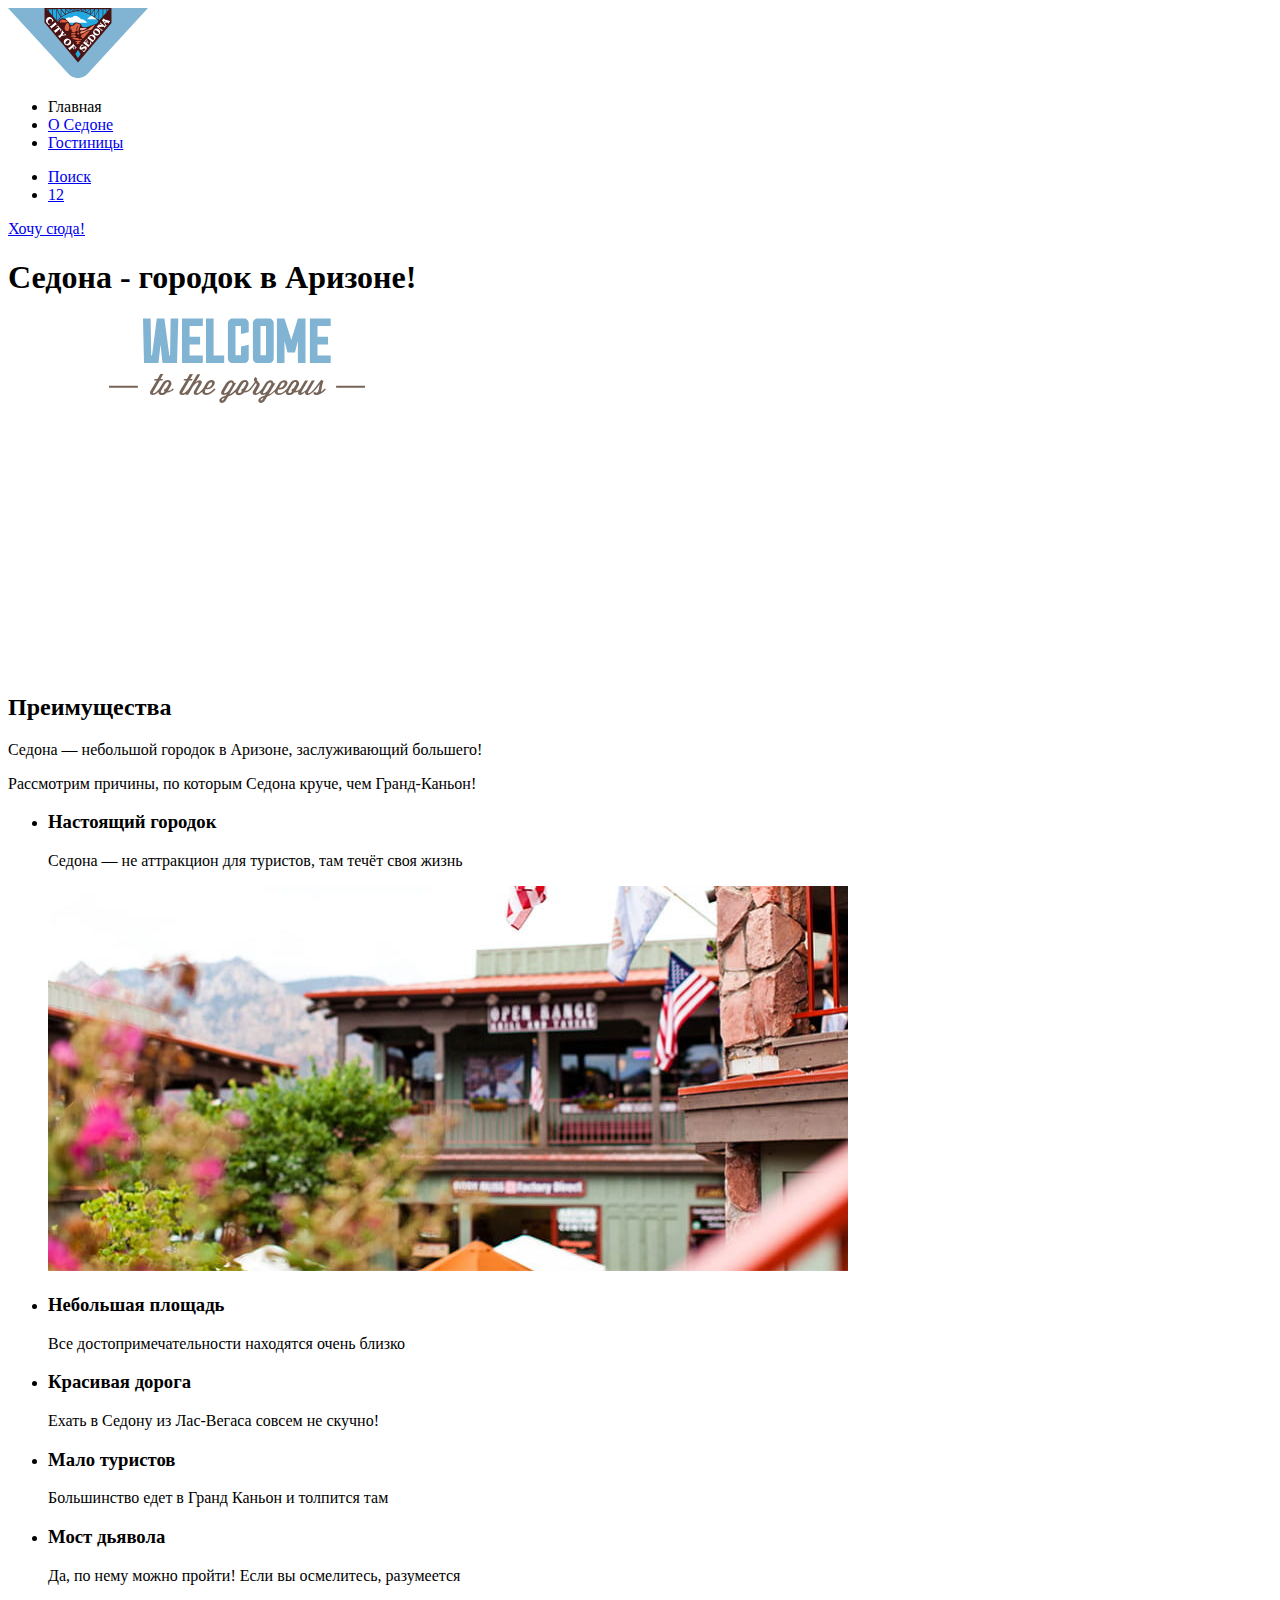
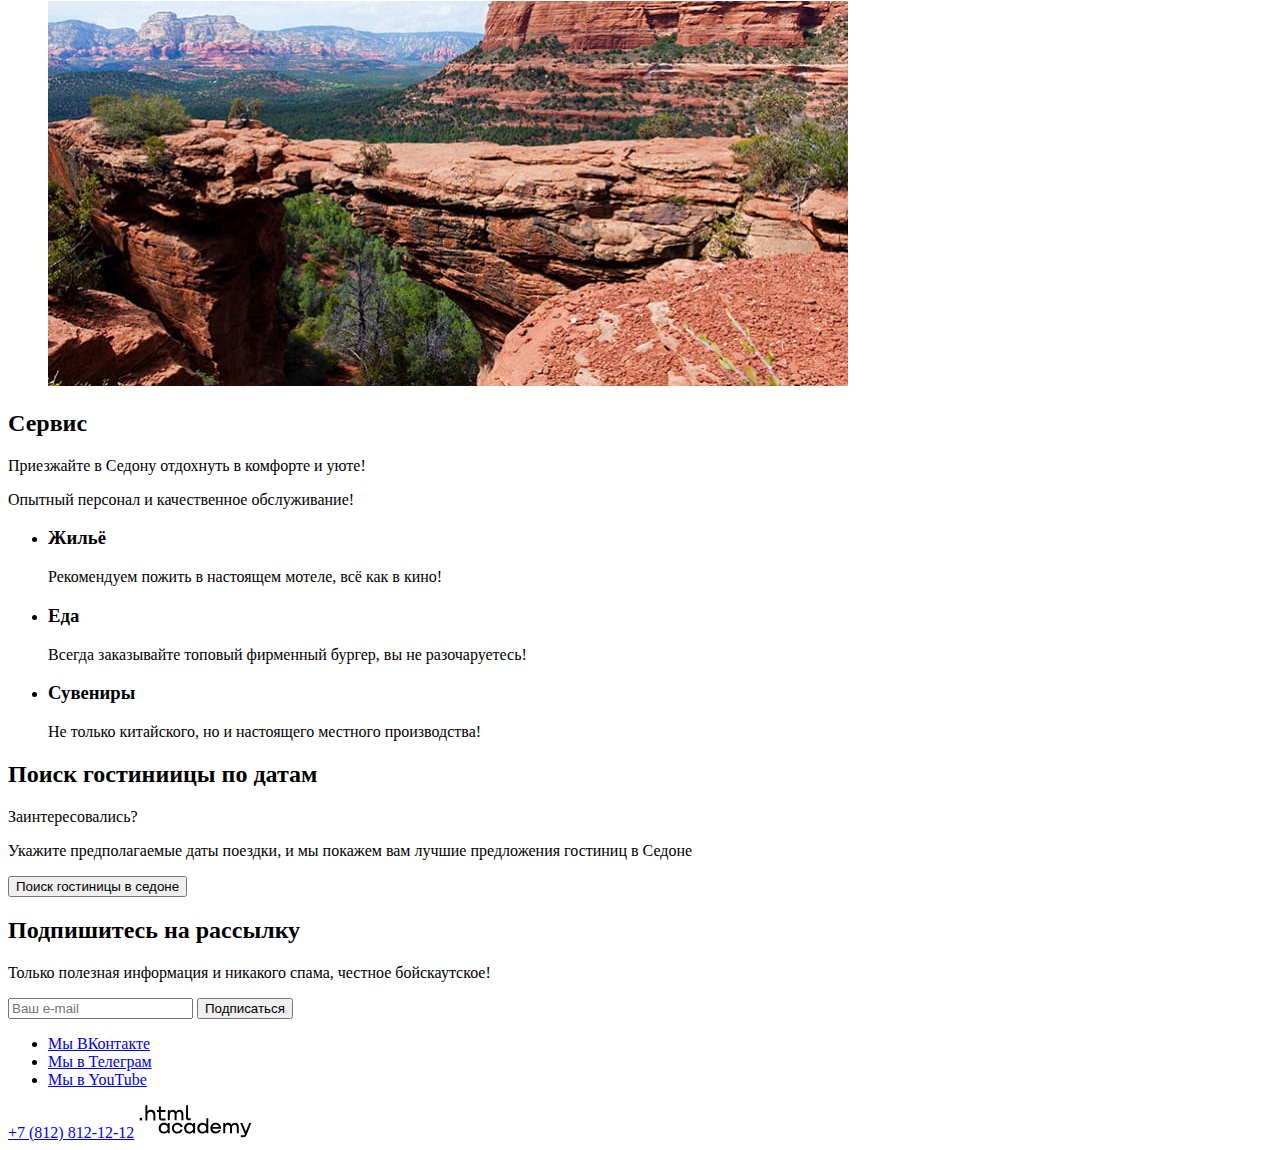
==== index.html @ 361b130b "Добавлена графика и правки в разметке" ====
<!DOCTYPE html>
<html lang="ru">

  <head>
    <meta charset="UTF-8">
    <meta name="viewport" content="width=device-width, initial-scale=1.0">
    <link rel="icon" href="images/favicon.svg" sizes="any" type="image/svg+xml">
    <title>Седона - Главная</title>
  </head>

  <body>
    <header class="main-header" data-test="header">
      <nav class="header-nav">
        <a class="logo" aria-current="page">
          <img src="images/logo-sedona.svg" width="140" height="70" alt="Логотип Седона">
        </a>
        <ul class="header-links">
          <li class="header-links-item">
            <a class="active" aria-current="page">Главная</a>
          </li>
          <li class="header-links-item">
            <a href="#">О Седоне</a>
          </li>
          <li class="header-links-item">
            <a href="catalog.html">Гостиницы</a>
          </li>
        </ul>
        <ul class="header-icons">
          <li><a class="header-search-link" href="#">
              <span class="visually-hidden">Поиск</span>
            </a></li>
          <li><a class="header-favorites-link" href="#">
              <output class="visually-hidden" id="favorites-value" aria-label="Гостиниц в избранном">12</output>
              <!-- favorites::after content:"12"-->
            </a></li>
        </ul>
        <a href="#" class="btn header-btn">Хочу сюда!</a>
      </nav>
    </header>

    <main data-test="main">
      <section class="hero" data-test="hero">
        <h1 class="visually-hidden">Седона - городок в Аризоне!</h1>
        <img src="images/welcome.svg" width="458" height="352" alt="Welcome to the gorgeous Sedona, because the Grand Canyon sucks!">
      </section>
      <section class="advantages" data-test="advantages">
        <h2 class="visually-hidden">Преимущества</h2>
        <p class="lead">Седона — небольшой городок в Аризоне, заслуживающий большего!</p>
        <p>Рассмотрим причины, по которым Седона круче, чем Гранд-Каньон!</p>
        <ul class="advantages-list">
          <li class="advantages-item item-wide">
            <h3>Настоящий городок</h3>
            <p>Седона — не аттракцион для туристов, там течёт своя жизнь</p>
            <img src="images/advantages-top.jpg" width="800" height="385" alt="Ресторан Open Range Grill & Tavern">
          </li>
          <li class="advantages-item">
            <h3>Небольшая площадь</h3>
            <p>Все достопримечательности находятся очень близко</p>
          </li>
          <li class="advantages-item">
            <h3>Красивая дорога</h3>
            <p>Ехать в Седону из Лас-Вегаса совсем не скучно!</p>
          </li>
          <li class="advantages-item">
            <h3>Мало туристов</h3>
            <p>Большинство едет в Гранд Каньон и толпится там</p>
          </li>
          <li class="advantages-item item-wide">
            <h3>Мост дьявола</h3>
            <p>Да, по нему можно пройти! Если вы осмелитесь, разумеется</p>
            <img src="images/advantages-bottom.jpg" width="800" height="385" alt="Мост дьявола - мост, созданный самой природой">
          </li>
        </ul>
      </section>
      <section class="service">
        <h2 class="visually-hidden">Сервис</h2>
        <p class="lead">Приезжайте в Седону отдохнуть в комфорте и уюте!</p>
        <p>Опытный персонал и качественное обслуживание!</p>
        <ul class="service-list">
          <li class="service-item">
            <h3>Жильё</h3>
            <p>Рекомендуем пожить в настоящем мотеле, всё как в кино!</p>
          </li>
          <li class="service-item">
            <h3>Еда</h3>
            <p>Всегда заказывайте топовый фирменный бургер, вы не разочаруетесь!</p>
          </li>
          <li class="service-item">
            <h3>Сувениры</h3>
            <p>Не только китайского, но и настоящего местного производства!</p>
          </li>
        </ul>
      </section>
      <section class="search-section" data-test="search">
        <h2 class="visually-hidden">Поиск гостиниицы по датам</h2>
        <p class="lead">Заинтересовались?</p>
        <p>Укажите предполагаемые даты поездки, и мы покажем вам лучшие предложения гостиниц в
          Седоне</p>
        <button type="button" class="btn search-section-btn">Поиск гостиницы в седоне</button>
      </section>
      <section class="subscribe" data-test="subscribe">
        <h2 class="subscribe-title">Подпишитесь на рассылку</h2>
        <p class="subscribe-text">Только полезная информация и никакого спама, честное бойскаутское!</p>
        <form class="subscribe-form" action="https://echo.htmlacademy.ru/" method="post">
          <input class="subscribe-input" type="email" name="email" placeholder="Ваш e-mail" required>
          <button type="submit">Подписаться</button>
        </form>
      </section>
    </main>

    <footer class="main-footer" data-test="footer">
      <ul class="socials">
        <li class="socials-item">
          <a href="https://vk.com/htmlacademy">
            <span class="visually-hidden">Мы ВКонтакте</span>
          </a>
        </li>
        <li class="socials-item">
          <a href="https://t.me/htmlacademy">
            <span class="visually-hidden">Мы в Телеграм</span>
          </a>
        </li>
        <li class="socials-item">
          <a href="https://www.youtube.com/user/htmlacademyru">
            <span class="visually-hidden">Мы в YouTube</span>
          </a>
        </li>
      </ul>
      <a href="tel:+78128121212" class="footer-phone">+7 (812) 812-12-12</a>
      <a href="https://htmlacademy.ru/intensive/htmlcss" class="logo-htmlacademy">
        <img src="images/html-academy.svg" width="115" height="33" alt="Логотип HTML-Academy">
      </a>
    </footer>
  </body>
</html>
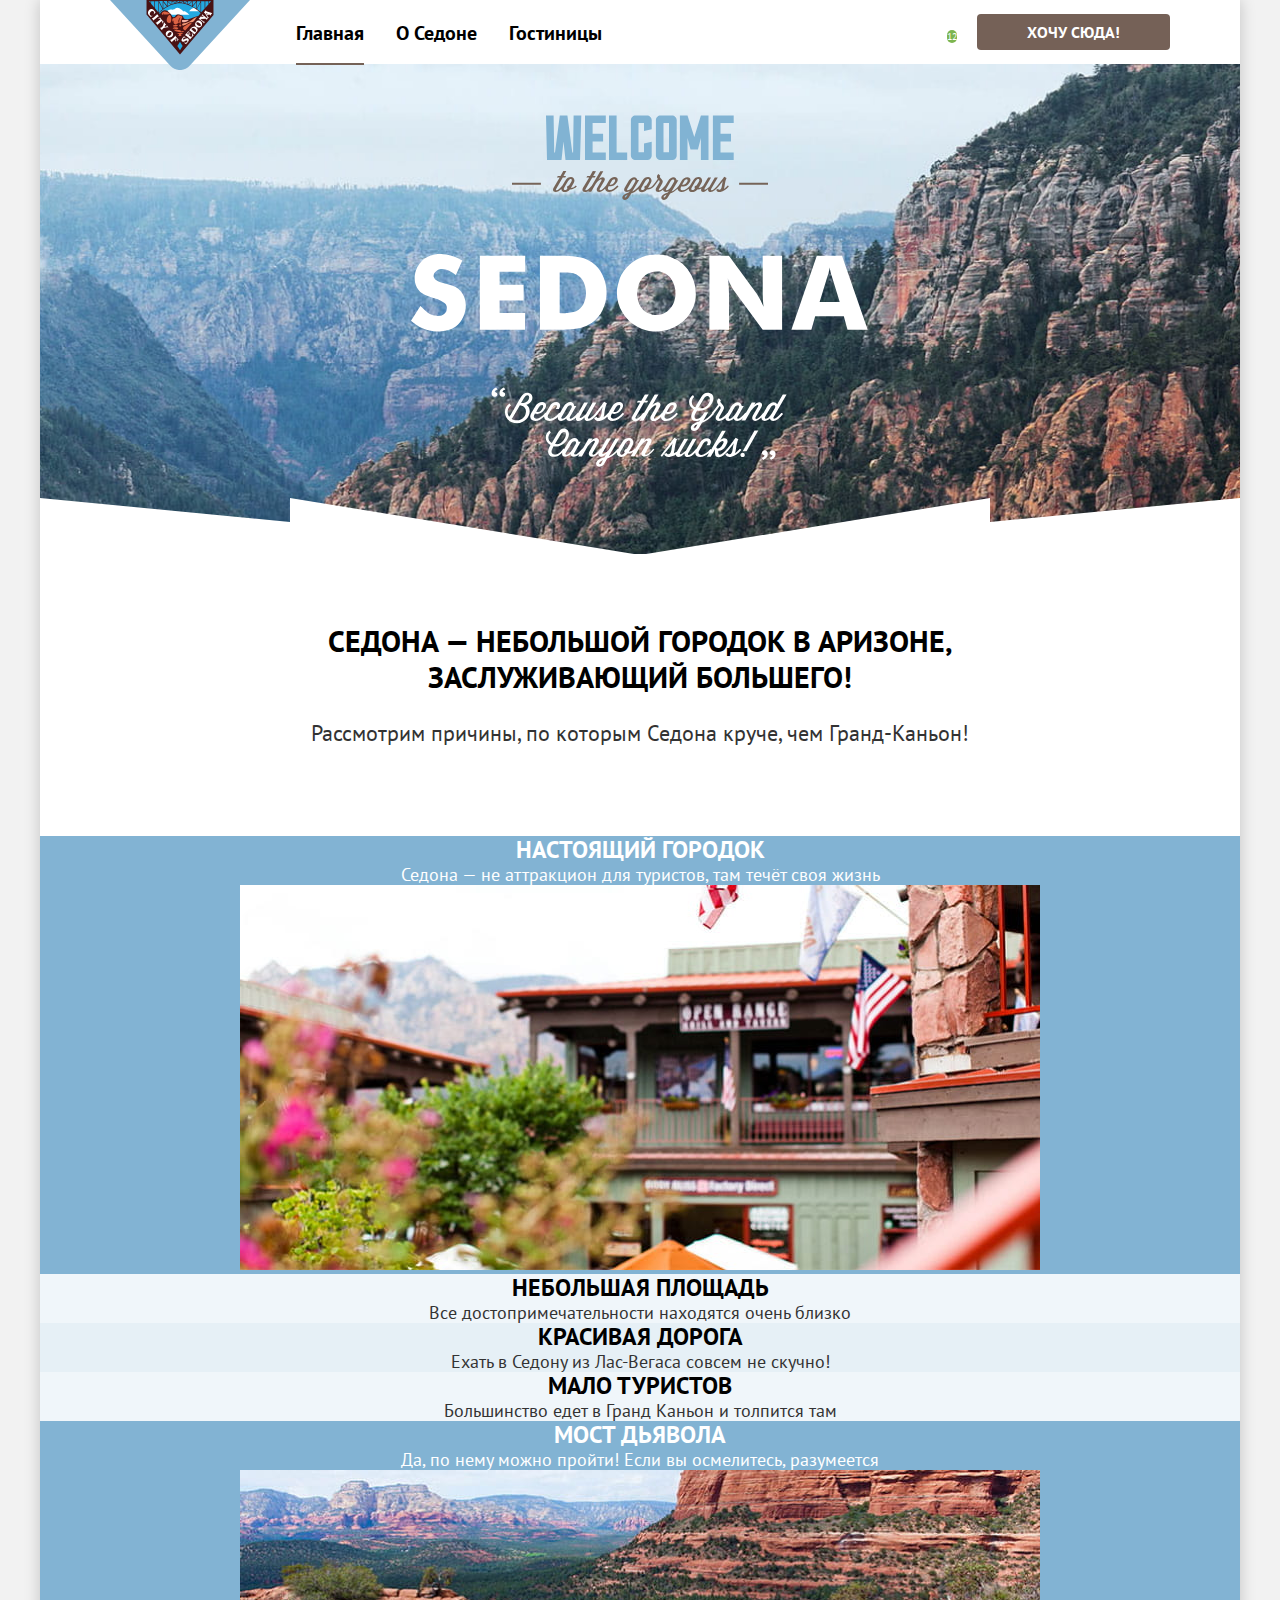
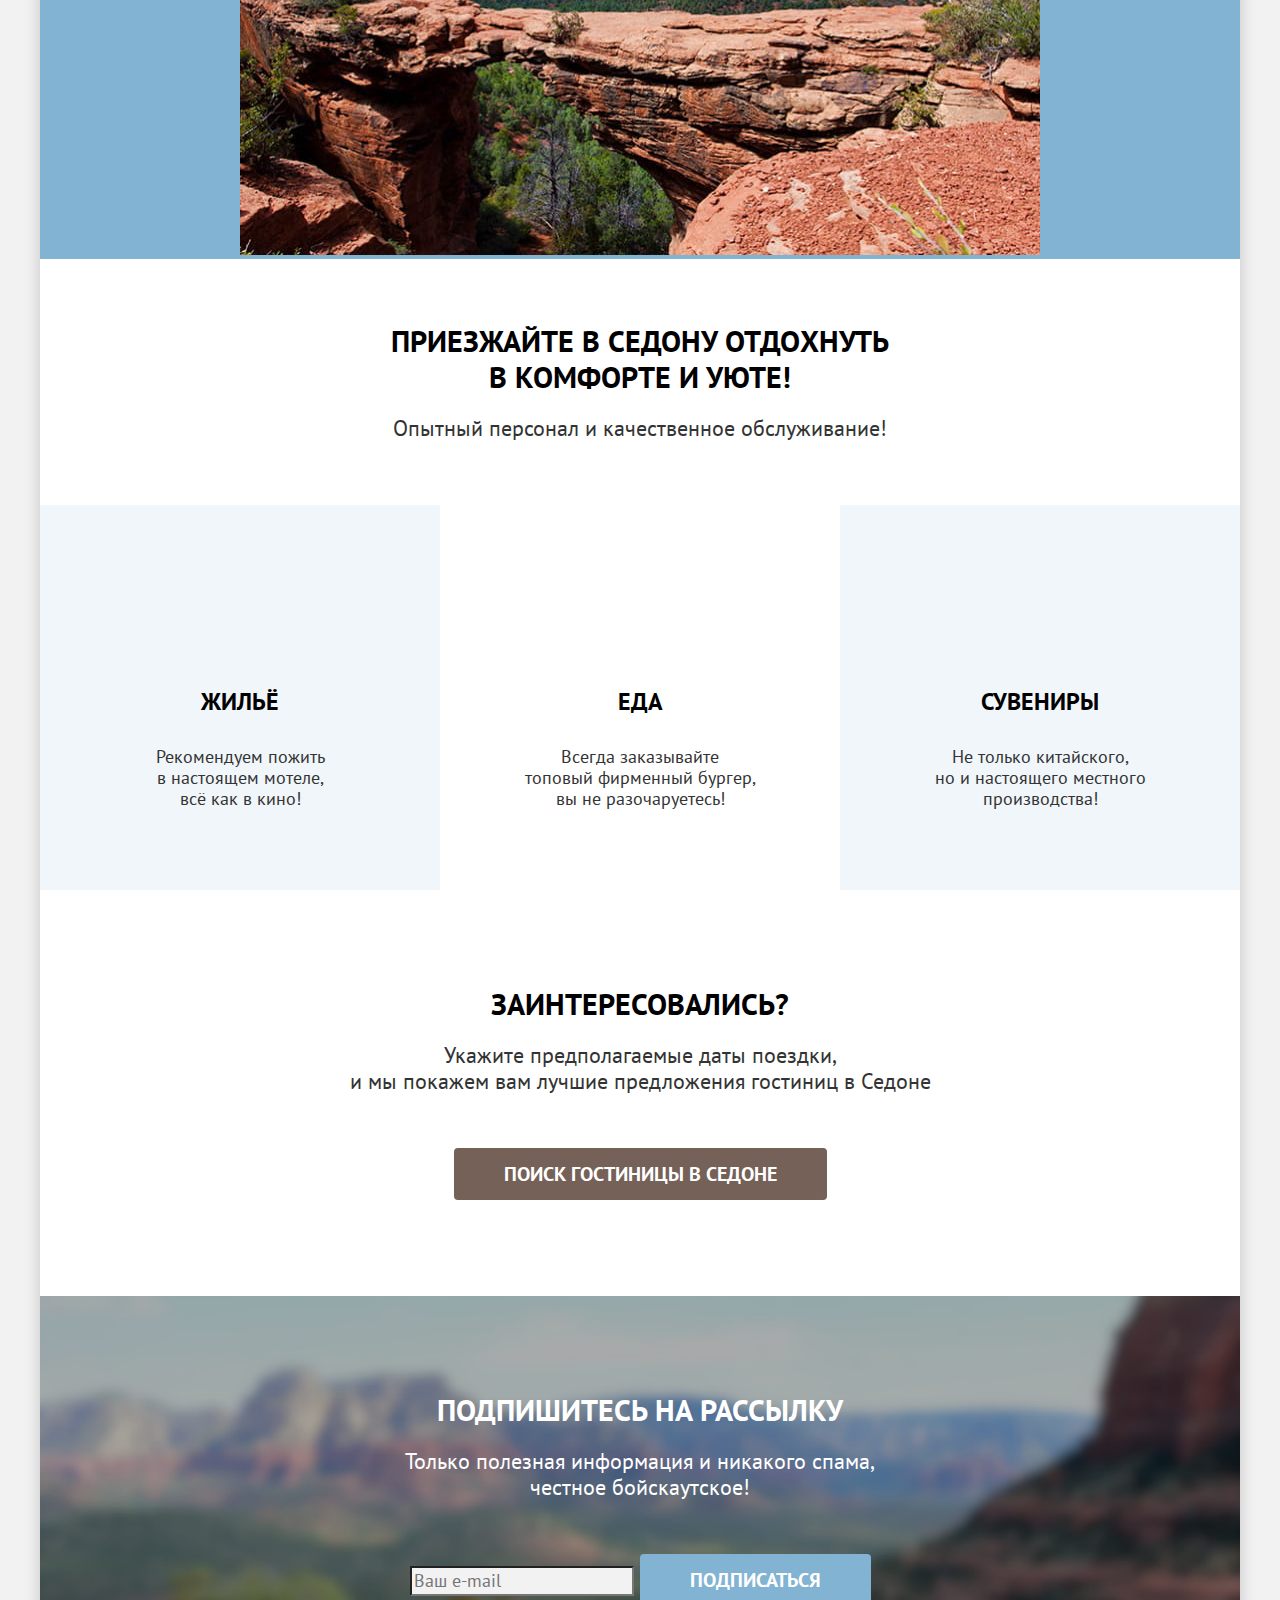
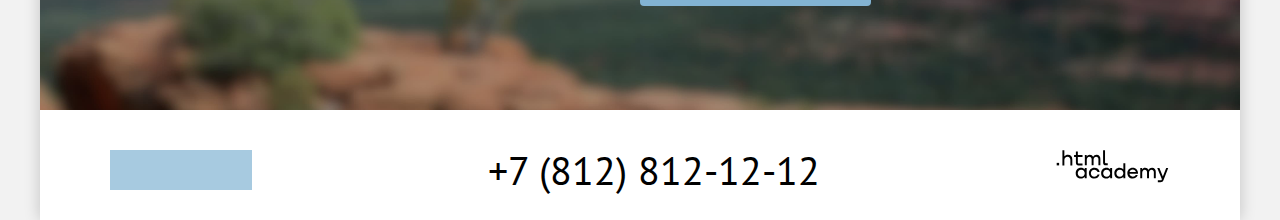
==== commit 3b334d1f: "Сетки, отступы, sticky footer" ====
--- a/index.html
+++ b/index.html
@@ -5,131 +5,140 @@
     <meta charset="UTF-8">
     <meta name="viewport" content="width=device-width, initial-scale=1.0">
     <link rel="icon" href="images/favicon.svg" sizes="any" type="image/svg+xml">
+    <link rel="stylesheet" href="styles/style.css">
     <title>Седона - Главная</title>
   </head>
 
   <body>
-    <header class="main-header" data-test="header">
-      <nav class="header-nav">
-        <a class="logo" aria-current="page">
-          <img src="images/logo-sedona.svg" width="140" height="70" alt="Логотип Седона">
-        </a>
-        <ul class="header-links">
-          <li class="header-links-item">
-            <a class="active" aria-current="page">Главная</a>
+    <div class="page-wrapper">
+      <header class="main-header" data-test="header">
+        <nav class="header-nav">
+          <a class="logo" aria-current="page">
+            <img src="images/logo-sedona.svg" width="140" height="70" alt="Логотип Седона">
+          </a>
+          <ul class="header-links">
+            <li class="header-links-item">
+              <a class="active" aria-current="page">Главная</a>
+            </li>
+            <li class="header-links-item">
+              <a href="#">О Седоне</a>
+            </li>
+            <li class="header-links-item">
+              <a href="catalog.html">Гостиницы</a>
+            </li>
+          </ul>
+          <ul class="header-icons">
+            <li><a class="header-search-link" href="#">
+                <span class="visually-hidden">Поиск</span>
+              </a></li>
+            <li><a class="header-favorites-link" href="#">
+                <output id="favoritesValue" aria-label="Гостиниц в избранном">12</output>
+              </a></li>
+          </ul>
+          <a href="#" class="btn header-btn">Хочу сюда!</a>
+        </nav>
+      </header>
+      <!-- MAIN -->
+      <main class="main-index" data-test="main">
+        <section class="hero" data-test="hero">
+          <h1 class="visually-hidden">Седона - городок в Аризоне!</h1>
+          <img src="images/welcome.svg" width="458" height="352"
+            alt="Welcome to the gorgeous Sedona, because the Grand Canyon sucks!">
+        </section>
+        <section class="advantages" data-test="advantages">
+          <h2 class="visually-hidden">Преимущества</h2>
+          <p class="lead">Седона — небольшой городок в Аризоне,<br>заслуживающий большего!</p>
+          <p class="section-text">Рассмотрим причины, по которым Седона круче, чем Гранд-Каньон!</p>
+          <ul class="advantages-list">
+            <li class="advantages-item item-wide">
+              <div class="item-wide-info">
+                <h3>Настоящий городок</h3>
+                <p>Седона — не аттракцион для туристов, там течёт своя жизнь</p>
+              </div>
+              <img src="images/advantages-top.jpg" width="800" height="385" alt="Ресторан Open Range Grill & Tavern">
+            </li>
+            <li class="advantages-item">
+              <h3>Небольшая площадь</h3>
+              <p>Все достопримечательности находятся очень близко</p>
+            </li>
+            <li class="advantages-item">
+              <h3>Красивая дорога</h3>
+              <p>Ехать в Седону из Лас-Вегаса совсем не скучно!</p>
+            </li>
+            <li class="advantages-item">
+              <h3>Мало туристов</h3>
+              <p>Большинство едет в Гранд Каньон и толпится там</p>
+            </li>
+            <li class="advantages-item item-wide">
+              <div class="item-wide-info">
+                <h3>Мост дьявола</h3>
+                <p>Да, по нему можно пройти! Если вы осмелитесь, разумеется</p>
+              </div>
+              <img src="images/advantages-bottom.jpg" width="800" height="385"
+                alt="Мост дьявола - мост, созданный самой природой">
+            </li>
+          </ul>
+        </section>
+        <section class="service">
+          <h2 class="visually-hidden">Сервис</h2>
+          <p class="lead">Приезжайте в Седону отдохнуть<br>в комфорте и уюте!</p>
+          <p class="section-text">Опытный персонал и качественное обслуживание!</p>
+          <ul class="service-list">
+            <li class="service-item">
+              <h3>Жильё</h3>
+              <p>Рекомендуем пожить<br>в настоящем мотеле,<br>всё как в кино!</p>
+            </li>
+            <li class="service-item">
+              <h3>Еда</h3>
+              <p>Всегда заказывайте<br>топовый фирменный бургер,<br>вы не разочаруетесь!</p>
+            </li>
+            <li class="service-item">
+              <h3>Сувениры</h3>
+              <p>Не только китайского,<br>но и настоящего местного<br>производства!</p>
+            </li>
+          </ul>
+        </section>
+        <section class="search-section" data-test="search">
+          <h2 class="visually-hidden">Поиск гостиниицы по датам</h2>
+          <p class="lead">Заинтересовались?</p>
+          <p class="section-text">Укажите предполагаемые даты поездки,<br>и мы покажем вам лучшие предложения гостиниц в
+            Седоне</p>
+          <button type="button" class="btn search-section-btn">Поиск гостиницы в седоне</button>
+        </section>
+        <section class="subscribe" data-test="subscribe">
+          <h2 class="subscribe-title">Подпишитесь на рассылку</h2>
+          <p class="subscribe-text">Только полезная информация и никакого спама,<br>честное бойскаутское!</p>
+          <form class="subscribe-form" action="https://echo.htmlacademy.ru/" method="post">
+            <input class="subscribe-input" type="email" name="email" placeholder="Ваш e-mail" required>
+            <button class="btn subscribe-btn" type="submit">Подписаться</button>
+          </form>
+        </section>
+      </main>
+      <!-- FOOTER -->
+      <footer class="main-footer" data-test="footer">
+        <ul class="socials">
+          <li class="socials-item">
+            <a href="https://vk.com/htmlacademy">
+              <span class="visually-hidden">Мы ВКонтакте</span>
+            </a>
           </li>
-          <li class="header-links-item">
-            <a href="#">О Седоне</a>
+          <li class="socials-item">
+            <a href="https://t.me/htmlacademy">
+              <span class="visually-hidden">Мы в Телеграм</span>
+            </a>
           </li>
-          <li class="header-links-item">
-            <a href="catalog.html">Гостиницы</a>
+          <li class="socials-item">
+            <a href="https://www.youtube.com/user/htmlacademyru">
+              <span class="visually-hidden">Мы в YouTube</span>
+            </a>
           </li>
         </ul>
-        <ul class="header-icons">
-          <li><a class="header-search-link" href="#">
-              <span class="visually-hidden">Поиск</span>
-            </a></li>
-          <li><a class="header-favorites-link" href="#">
-              <output class="visually-hidden" id="favorites-value" aria-label="Гостиниц в избранном">12</output>
-              <!-- favorites::after content:"12"-->
-            </a></li>
-        </ul>
-        <a href="#" class="btn header-btn">Хочу сюда!</a>
-      </nav>
-    </header>
+        <a href="tel:+78128121212" class="footer-phone">+7 (812) 812-12-12</a>
+        <a href="https://htmlacademy.ru/intensive/htmlcss" class="logo-htmlacademy">
+          <img src="images/html-academy.svg" width="115" height="33" alt="Логотип HTML-Academy">
+        </a>
+      </footer>
+    </div>
+  </body>
 
-    <main data-test="main">
-      <section class="hero" data-test="hero">
-        <h1 class="visually-hidden">Седона - городок в Аризоне!</h1>
-        <img src="images/welcome.svg" width="458" height="352" alt="Welcome to the gorgeous Sedona, because the Grand Canyon sucks!">
-      </section>
-      <section class="advantages" data-test="advantages">
-        <h2 class="visually-hidden">Преимущества</h2>
-        <p class="lead">Седона — небольшой городок в Аризоне, заслуживающий большего!</p>
-        <p>Рассмотрим причины, по которым Седона круче, чем Гранд-Каньон!</p>
-        <ul class="advantages-list">
-          <li class="advantages-item item-wide">
-            <h3>Настоящий городок</h3>
-            <p>Седона — не аттракцион для туристов, там течёт своя жизнь</p>
-            <img src="images/advantages-top.jpg" width="800" height="385" alt="Ресторан Open Range Grill & Tavern">
-          </li>
-          <li class="advantages-item">
-            <h3>Небольшая площадь</h3>
-            <p>Все достопримечательности находятся очень близко</p>
-          </li>
-          <li class="advantages-item">
-            <h3>Красивая дорога</h3>
-            <p>Ехать в Седону из Лас-Вегаса совсем не скучно!</p>
-          </li>
-          <li class="advantages-item">
-            <h3>Мало туристов</h3>
-            <p>Большинство едет в Гранд Каньон и толпится там</p>
-          </li>
-          <li class="advantages-item item-wide">
-            <h3>Мост дьявола</h3>
-            <p>Да, по нему можно пройти! Если вы осмелитесь, разумеется</p>
-            <img src="images/advantages-bottom.jpg" width="800" height="385" alt="Мост дьявола - мост, созданный самой природой">
-          </li>
-        </ul>
-      </section>
-      <section class="service">
-        <h2 class="visually-hidden">Сервис</h2>
-        <p class="lead">Приезжайте в Седону отдохнуть в комфорте и уюте!</p>
-        <p>Опытный персонал и качественное обслуживание!</p>
-        <ul class="service-list">
-          <li class="service-item">
-            <h3>Жильё</h3>
-            <p>Рекомендуем пожить в настоящем мотеле, всё как в кино!</p>
-          </li>
-          <li class="service-item">
-            <h3>Еда</h3>
-            <p>Всегда заказывайте топовый фирменный бургер, вы не разочаруетесь!</p>
-          </li>
-          <li class="service-item">
-            <h3>Сувениры</h3>
-            <p>Не только китайского, но и настоящего местного производства!</p>
-          </li>
-        </ul>
-      </section>
-      <section class="search-section" data-test="search">
-        <h2 class="visually-hidden">Поиск гостиниицы по датам</h2>
-        <p class="lead">Заинтересовались?</p>
-        <p>Укажите предполагаемые даты поездки, и мы покажем вам лучшие предложения гостиниц в
-          Седоне</p>
-        <button type="button" class="btn search-section-btn">Поиск гостиницы в седоне</button>
-      </section>
-      <section class="subscribe" data-test="subscribe">
-        <h2 class="subscribe-title">Подпишитесь на рассылку</h2>
-        <p class="subscribe-text">Только полезная информация и никакого спама, честное бойскаутское!</p>
-        <form class="subscribe-form" action="https://echo.htmlacademy.ru/" method="post">
-          <input class="subscribe-input" type="email" name="email" placeholder="Ваш e-mail" required>
-          <button type="submit">Подписаться</button>
-        </form>
-      </section>
-    </main>
-
-    <footer class="main-footer" data-test="footer">
-      <ul class="socials">
-        <li class="socials-item">
-          <a href="https://vk.com/htmlacademy">
-            <span class="visually-hidden">Мы ВКонтакте</span>
-          </a>
-        </li>
-        <li class="socials-item">
-          <a href="https://t.me/htmlacademy">
-            <span class="visually-hidden">Мы в Телеграм</span>
-          </a>
-        </li>
-        <li class="socials-item">
-          <a href="https://www.youtube.com/user/htmlacademyru">
-            <span class="visually-hidden">Мы в YouTube</span>
-          </a>
-        </li>
-      </ul>
-      <a href="tel:+78128121212" class="footer-phone">+7 (812) 812-12-12</a>
-      <a href="https://htmlacademy.ru/intensive/htmlcss" class="logo-htmlacademy">
-        <img src="images/html-academy.svg" width="115" height="33" alt="Логотип HTML-Academy">
-      </a>
-    </footer>
-  </body>
 </html>
--- a/styles/style.css
+++ b/styles/style.css
@@ -0,0 +1,358 @@
+@font-face {
+  font-family: "PT Sans";
+  font-style: normal;
+  font-weight: 400;
+  src: url("../fonts/ptsans-400.woff2") format("woff2");
+  font-display: swap;
+}
+@font-face {
+  font-family: "PT Sans";
+  font-style: normal;
+  font-weight: 700;
+  src: url("../fonts/ptsans-700.woff2") format("woff2");
+  font-display: swap;
+}
+body {
+  font-family: "PT Sans", sans-serif;
+  font-size: 22px;
+  line-height: 26px;
+  background-color: #f2f2f2;
+  margin:0;
+  color: #333333;
+}
+html, body {
+  height: 100%;
+}
+.header-nav a, .footer-phone, .catalog-result a {
+  text-decoration: none;
+}
+.header-nav ul, .advantages-list, .service-list,
+.socials, .breadcrumbs, .change-view-list, .catalog-cards, .pagination {
+  margin: 0;
+  padding: 0;
+  list-style: none;
+}
+.page-wrapper {
+  flex-direction: column;
+  background-color: #ffffff;
+  width: 1200px;
+  margin: 0 auto;
+  min-height: 100%;
+  box-shadow: 0 0 15px rgba(0, 0, 0, 0.2);
+}
+main {
+  flex-grow: 1;
+}
+.btn, .catalog-card-btn {
+  font-family: inherit;
+  background-color: #756157;
+  font-weight: bold;
+  text-transform: uppercase;
+  color: #fff;
+  padding: 8px 50px;
+  border-radius: 4px;
+}
+.page-wrapper, .header-nav, .header-nav ul, .main-footer,
+.service-list, .filter-form, .filter-form fieldset, .filter-buttons,
+.catalog-header, .change-view-list, .catalog-cards, .pagination {
+  display: flex;
+}
+.header-nav {
+  position: relative;
+  height: 64px;
+  padding: 0 70px;
+}
+.logo {
+  align-self: start;
+  margin-right: 30px;
+}
+.header-links-item a {
+  font-size: 20px;
+  line-height: 24px;
+  font-weight: bold;
+  color: #000;
+  padding: 20px 16px;
+}
+.header-links-item a.active {
+  text-decoration: underline;
+  text-decoration-color: #756257;
+  text-decoration-thickness: 2px;
+  text-underline-offset: 23px;
+}
+.header-nav .header-icons {
+  margin-left: auto;
+}
+.header-favorites-link output {
+  background-color: #7DB54F;
+  font-size: 10px;
+  line-height: 10px;
+  color: #fff;
+  border-radius: 10px;
+}
+.header-btn {
+  margin-left:20px;
+}
+.header-btn, .filter-form button,
+.catalog-card-btn, .card-rating-row {
+  font-size: 16px;
+  line-height: 20px;
+}
+.main-index, .subscribe.no-background {
+  text-align: center;
+}
+.main-index p, .main-index h2, .main-index h3,
+.catalog-result-title, .no-background h2, .no-background p  {
+  margin: 0;
+}
+.hero {
+  background-color: rgba(130, 179, 211, 0.7);
+  background-image: url(../images/divider.svg), url(../images/index-bg.jpg);
+  background-position: center bottom -1px, center center;
+  background-repeat: no-repeat;
+  background-size: 100% auto, cover;
+}
+.hero img {
+  margin: 51px auto 82px;
+}
+.lead, .subscribe-title, .catalog-result-title {
+  font-size: 30px;
+  line-height: 36px;
+  font-weight: bold;
+  text-transform: uppercase;
+  color: #000;
+}
+.advantages > .lead {
+  margin-top: 69px;
+}
+.advantages > .section-text {
+  margin-top: 25px;
+  margin-bottom: 90px;
+}
+.advantages h3, .service h3, .catalog-cards h3 {
+  font-size: 24px;
+  line-height: 28px;
+  text-transform: uppercase;
+  color:#000;
+}
+.advantages-item, .service-item, .card-price-row {
+  background-color: rgba(131, 179, 211, 0.12);
+  font-size: 18px;
+  line-height: 21px;
+  color: #333333;
+}
+.advantages-item:nth-child(3) {
+  background-color: rgba(131, 179, 211, 0.2);
+}
+.advantages-item.item-wide, .subscribe-btn,
+.apply-filter-btn, .add-favorite-btn, .pagination-item a {
+  background-color: rgba(130, 179, 211, 1);
+  color:#fff;
+}
+.service > .lead {
+  margin-top: 64px;
+}
+.service > .section-text {
+  margin-top: 20px;
+  margin-bottom: 64px;
+}
+.service-item {
+  width: 400px;
+  height: 385px;
+}
+.service-item h3 {
+  margin-top: 183px;
+}
+.service-item p {
+  margin-top: 30px;
+}
+.service-item:nth-child(2), .card-price-row {
+  background-color: #fff;
+}
+.search-section, .subscribe {
+  padding: 96px;
+}
+.search-section > .lead, h2.subscribe-title {
+  margin-bottom: 20px;
+}
+.search-section > .section-text, p.subscribe-text {
+  margin-bottom: 54px;
+}
+.search-section-btn, .subscribe-btn {
+  font-size: 20px;
+  line-height: 36px;
+  border: none;
+}
+.subscribe {
+  background: url(../images/subscribe-bg.jpg) no-repeat rgba(130, 179, 211, 0.7);
+  background-size: cover;
+  padding-bottom: 104px;
+}
+.main-index .subscribe-title, .main-index .subscribe-text,
+.item-wide h3, .item-wide p {
+  color: #fff;
+}
+.subscribe-input, .price-filter input[type=number] {
+  font-family: inherit;
+  background-color: #f2f2f2;
+  font-size: 18px;
+  line-height: 24px;
+}
+.main-footer {
+  justify-content: space-between;
+  padding: 40px 70px 30px;
+}
+.socials {
+  width: 142px;
+  background-color: rgba(130, 179, 211, 0.7);
+}
+.footer-phone {
+  font-size: 40px;
+  line-height: 40px;
+  color: #000;
+}
+/*---CATALOG---*/
+
+.filter {
+  background: url(../images/catalog-bg.jpg) no-repeat rgba(130, 179, 211, 0.7);
+  background-size: cover;
+  color: #fff;
+  padding: 35px 70px 70px;
+}
+.catalog-title {
+  margin: 0;
+  margin-bottom: 8px;
+  font-size: 60px;
+  line-height: 78px;
+}
+.breadcrumbs {
+  margin-bottom: 40px;
+}
+.breadcrumbs-item {
+  font-size: 16px;
+  line-height: 21px;
+}
+.filter-form {
+  align-items: start;
+}
+.filter-form fieldset {
+  padding: 0;
+}
+.filter-form fieldset, .filter-form button, button.catalog-card-btn {
+  border: none;
+}
+.infrastructure-filter {
+  margin-right: 70px;
+}
+.housing-filter {
+  margin-right: auto;
+}
+.filter-buttons {
+  margin-left: 70px;
+}
+.infrastructure-filter, .housing-filter, .filter-buttons {
+  flex-direction: column;
+}
+.filter-form-title {
+  font-size: 20px;
+  line-height: 24px;
+  font-weight: bold;
+}
+.filter-form label {
+  font-size: 18px;
+  line-height: 23px;
+}
+.price-filter input[type=number] {
+  font-weight: bold;
+  width: 143px;
+}
+.reset-filter-btn {
+  background: none;
+  font-weight: bold;
+  text-transform: uppercase;
+  color: #fff;
+}
+.catalog-result {
+  padding: 50px 70px 60px;
+}
+.catalog-header {
+  margin-bottom: 40px;
+}
+.catalog-header, .header-nav {
+  align-items: center;
+}
+.catalog-select {
+  font-family: inherit;
+  width: 292px;
+  border: 2px solid #E5E5E5;
+  border-radius: 4px;
+  font-size: 18px;
+  line-height: 21px;
+  color: #333333;
+  appearance: none;
+  padding: 14px 20px;
+  margin-right: 70px;
+  margin-left: auto;
+}
+.change-view-list {
+  width: 160px;
+  height:48px;
+  background-color: #f2f2f2;
+}
+.catalog-cards {
+  flex-wrap: wrap;
+  gap: 20px;
+  margin-bottom: 80px;
+}
+.catalog-card {
+  width: 300px;
+  padding: 20px;
+}
+.catalog-card h3 {
+  text-transform: none;
+  color: #000;
+}
+.away-favorite-btn {
+  background-color: #7DB54F;
+}
+.card-rating-row span {
+  display: block;
+  background: #F2F2F2;
+  text-transform: uppercase;
+  color: #333333;
+  border-radius: 4px;
+}
+.pagination {
+  gap: 8px;
+}
+.pagination-item a, .pagination-skip {
+  display: grid;
+  width: 60px;
+  height: 60px;
+  place-items: center;
+}
+.pagination-item a {
+  font-size: 20px;
+  line-height: 36px;
+  font-weight: bold;
+  border-radius: 4px;
+}
+.pagination-item .pagination-current-page  {
+  background-color: #f2f2f2;
+  color: #000;
+}
+.subscribe.no-background {
+  background: none;
+}
+
+.visually-hidden {
+  position: absolute;
+  width: 1px;
+  height: 1px;
+  margin: -1px;
+  border: 0;
+  padding: 0;
+  white-space: nowrap;
+  clip-path: inset(100%);
+  clip: rect(0 0 0 0);
+  overflow: hidden;
+}
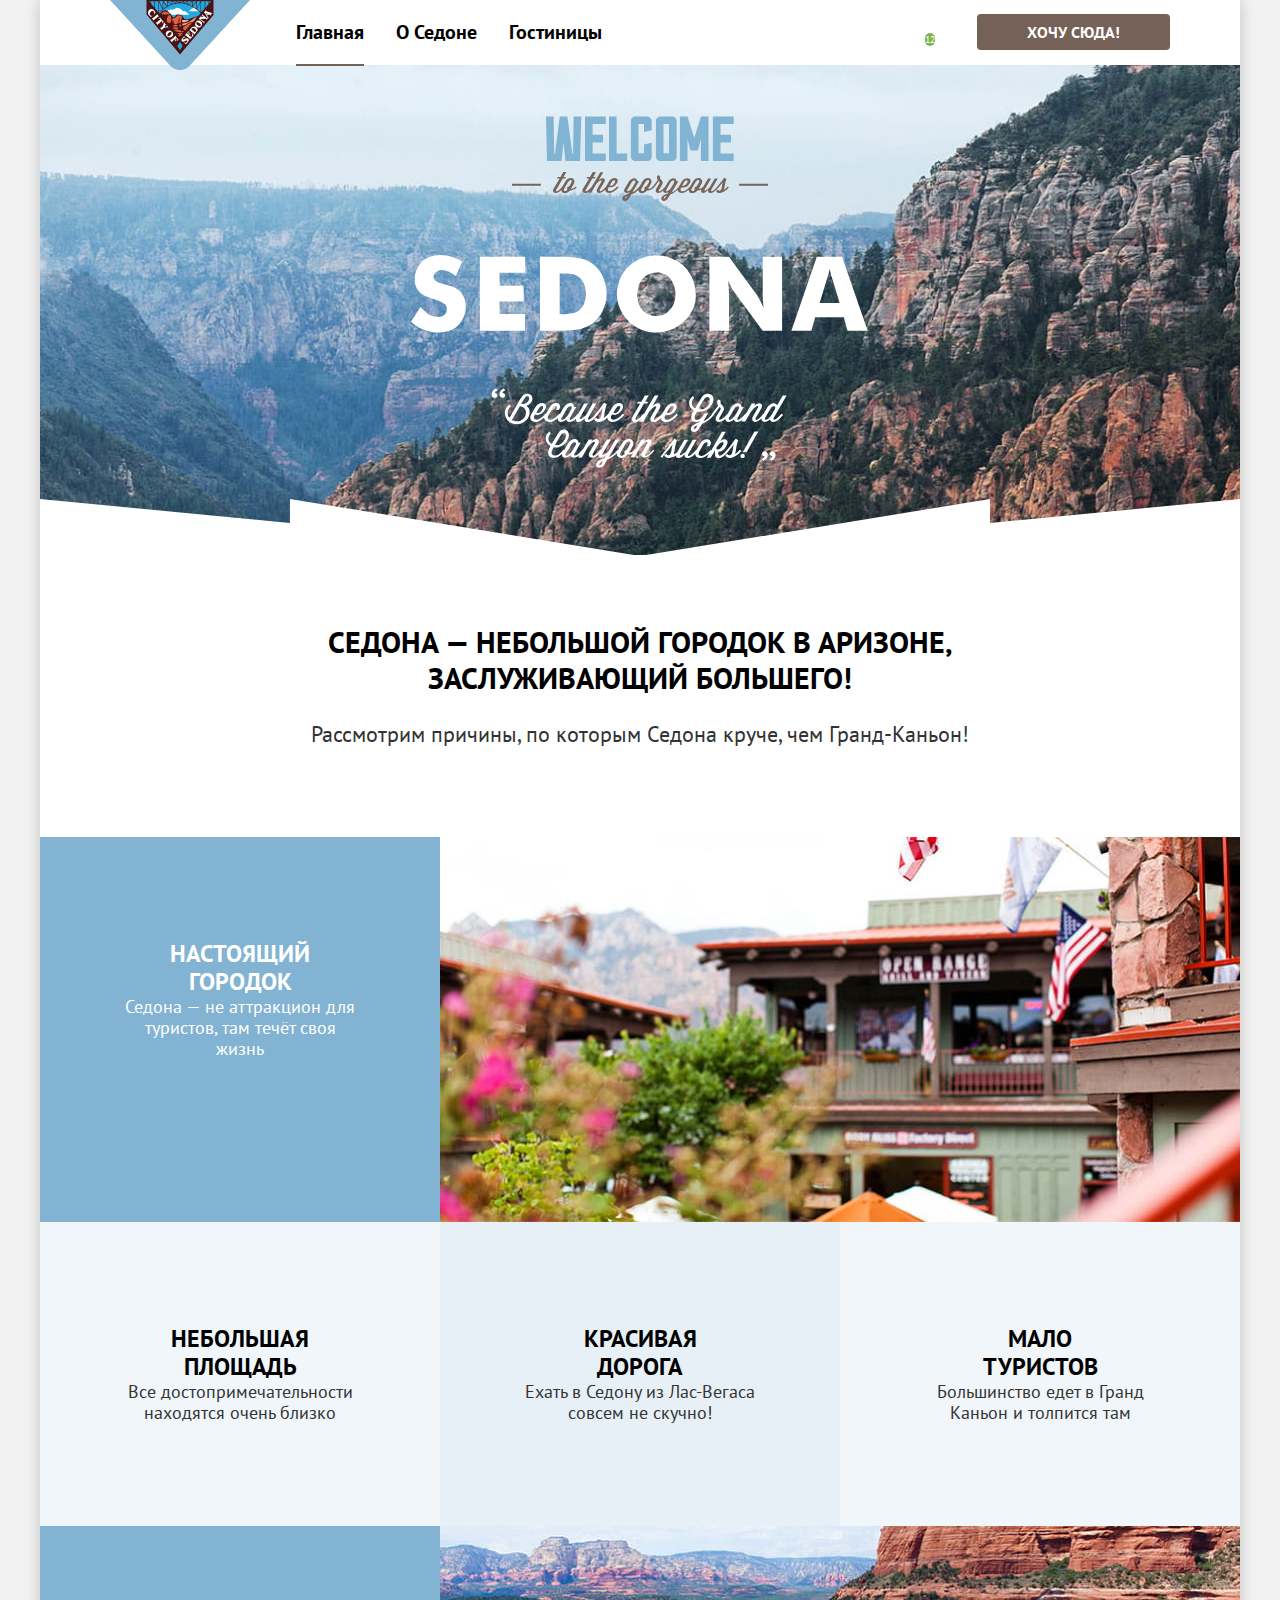
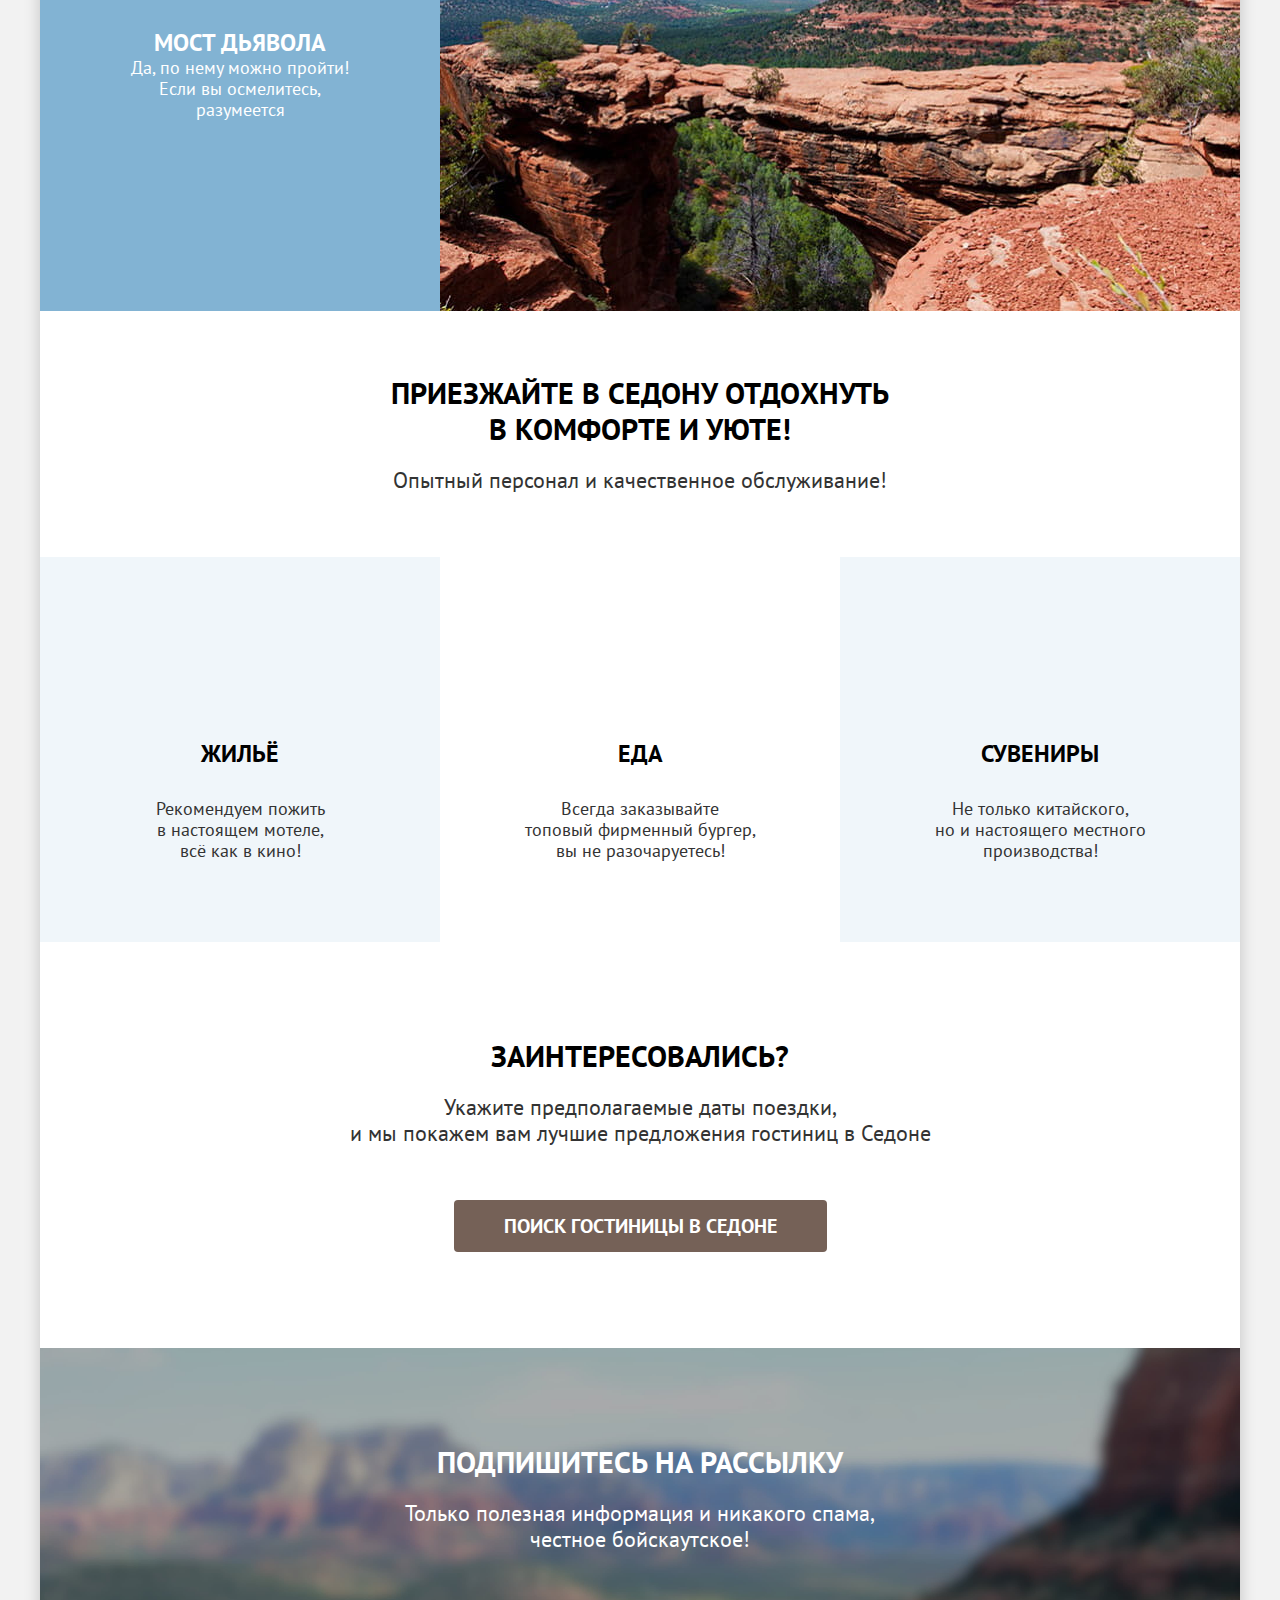
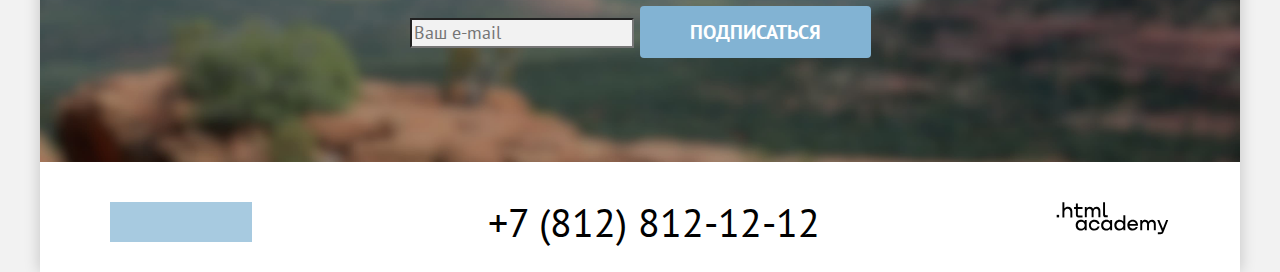
==== commit e75b6d85: "Микросетки на флексах" ====
--- a/index.html
+++ b/index.html
@@ -50,27 +50,27 @@
           <p class="lead">Седона — небольшой городок в Аризоне,<br>заслуживающий большего!</p>
           <p class="section-text">Рассмотрим причины, по которым Седона круче, чем Гранд-Каньон!</p>
           <ul class="advantages-list">
-            <li class="advantages-item item-wide">
-              <div class="item-wide-info">
+            <li class="advantages-item advantages-item-wide">
+              <div class="advantages-item-info">
                 <h3>Настоящий городок</h3>
                 <p>Седона — не аттракцион для туристов, там течёт своя жизнь</p>
               </div>
               <img src="images/advantages-top.jpg" width="800" height="385" alt="Ресторан Open Range Grill & Tavern">
             </li>
-            <li class="advantages-item">
+            <li class="advantages-item advantages-item-info">
               <h3>Небольшая площадь</h3>
               <p>Все достопримечательности находятся очень близко</p>
             </li>
-            <li class="advantages-item">
+            <li class="advantages-item advantages-item-info">
               <h3>Красивая дорога</h3>
               <p>Ехать в Седону из Лас-Вегаса совсем не скучно!</p>
             </li>
-            <li class="advantages-item">
+            <li class="advantages-item advantages-item-info">
               <h3>Мало туристов</h3>
               <p>Большинство едет в Гранд Каньон и толпится там</p>
             </li>
-            <li class="advantages-item item-wide">
-              <div class="item-wide-info">
+            <li class="advantages-item advantages-item-wide">
+              <div class="advantages-item-info">
                 <h3>Мост дьявола</h3>
                 <p>Да, по нему можно пройти! Если вы осмелитесь, разумеется</p>
               </div>
--- a/styles/style.css
+++ b/styles/style.css
@@ -52,21 +52,25 @@
   padding: 8px 50px;
   border-radius: 4px;
 }
-.page-wrapper, .header-nav, .header-nav ul, .main-footer,
-.service-list, .filter-form, .filter-form fieldset, .filter-buttons,
-.catalog-header, .change-view-list, .catalog-cards, .pagination {
+.page-wrapper, .header-nav, .header-nav ul, .main-footer, .advantages-list,
+.advantages-item-wide, .service-list, .filter-form, .filter-form fieldset,
+.filter-buttons, .catalog-header, .change-view-list, .catalog-cards, .pagination {
   display: flex;
 }
 .header-nav {
   position: relative;
-  height: 64px;
+  min-height: 64px;
   padding: 0 70px;
 }
 .logo {
   align-self: start;
   margin-right: 30px;
 }
+.header-links {
+  flex-wrap: wrap;
+}
 .header-links-item a {
+  display: block;
   font-size: 20px;
   line-height: 24px;
   font-weight: bold;
@@ -77,10 +81,16 @@
   text-decoration: underline;
   text-decoration-color: #756257;
   text-decoration-thickness: 2px;
-  text-underline-offset: 23px;
+  text-underline-offset: 25px;
 }
 .header-nav .header-icons {
   margin-left: auto;
+}
+.header-icons a {
+  display: block;
+  width: 20px;
+  min-height: 20px;
+  padding: 22px 12px;
 }
 .header-favorites-link output {
   background-color: #7DB54F;
@@ -90,7 +100,10 @@
   border-radius: 10px;
 }
 .header-btn {
-  margin-left:20px;
+  margin-left: 20px;
+  margin-top: 14px;
+  align-self: start;
+  white-space: nowrap;
 }
 .header-btn, .filter-form button,
 .catalog-card-btn, .card-rating-row {
@@ -110,9 +123,9 @@
   background-position: center bottom -1px, center center;
   background-repeat: no-repeat;
   background-size: 100% auto, cover;
-}
-.hero img {
-  margin: 51px auto 82px;
+  padding-top: 51px;
+  padding-bottom: 82px;
+  margin-top: -10px;
 }
 .lead, .subscribe-title, .catalog-result-title {
   font-size: 30px;
@@ -133,6 +146,9 @@
   line-height: 28px;
   text-transform: uppercase;
   color:#000;
+}
+.advantages-list {
+  flex-wrap: wrap;
 }
 .advantages-item, .service-item, .card-price-row {
   background-color: rgba(131, 179, 211, 0.12);
@@ -143,10 +159,22 @@
 .advantages-item:nth-child(3) {
   background-color: rgba(131, 179, 211, 0.2);
 }
-.advantages-item.item-wide, .subscribe-btn,
+.advantages-item-wide > .advantages-item-info, .subscribe-btn,
 .apply-filter-btn, .add-favorite-btn, .pagination-item a {
   background-color: rgba(130, 179, 211, 1);
   color:#fff;
+}
+.advantages-item h3 {
+  width: 175px;
+  margin: 0 auto;
+}
+.advantages-item-info {
+  box-sizing: border-box;
+  padding: 103px 85px;
+  width: 400px;
+}
+.advantages-item-wide {
+  width: 100%;
 }
 .service > .lead {
   margin-top: 64px;
@@ -188,7 +216,7 @@
   padding-bottom: 104px;
 }
 .main-index .subscribe-title, .main-index .subscribe-text,
-.item-wide h3, .item-wide p {
+.advantages-item-wide h3 {
   color: #fff;
 }
 .subscribe-input, .price-filter input[type=number] {
@@ -277,7 +305,7 @@
 .catalog-header {
   margin-bottom: 40px;
 }
-.catalog-header, .header-nav {
+.catalog-header {
   align-items: center;
 }
 .catalog-select {
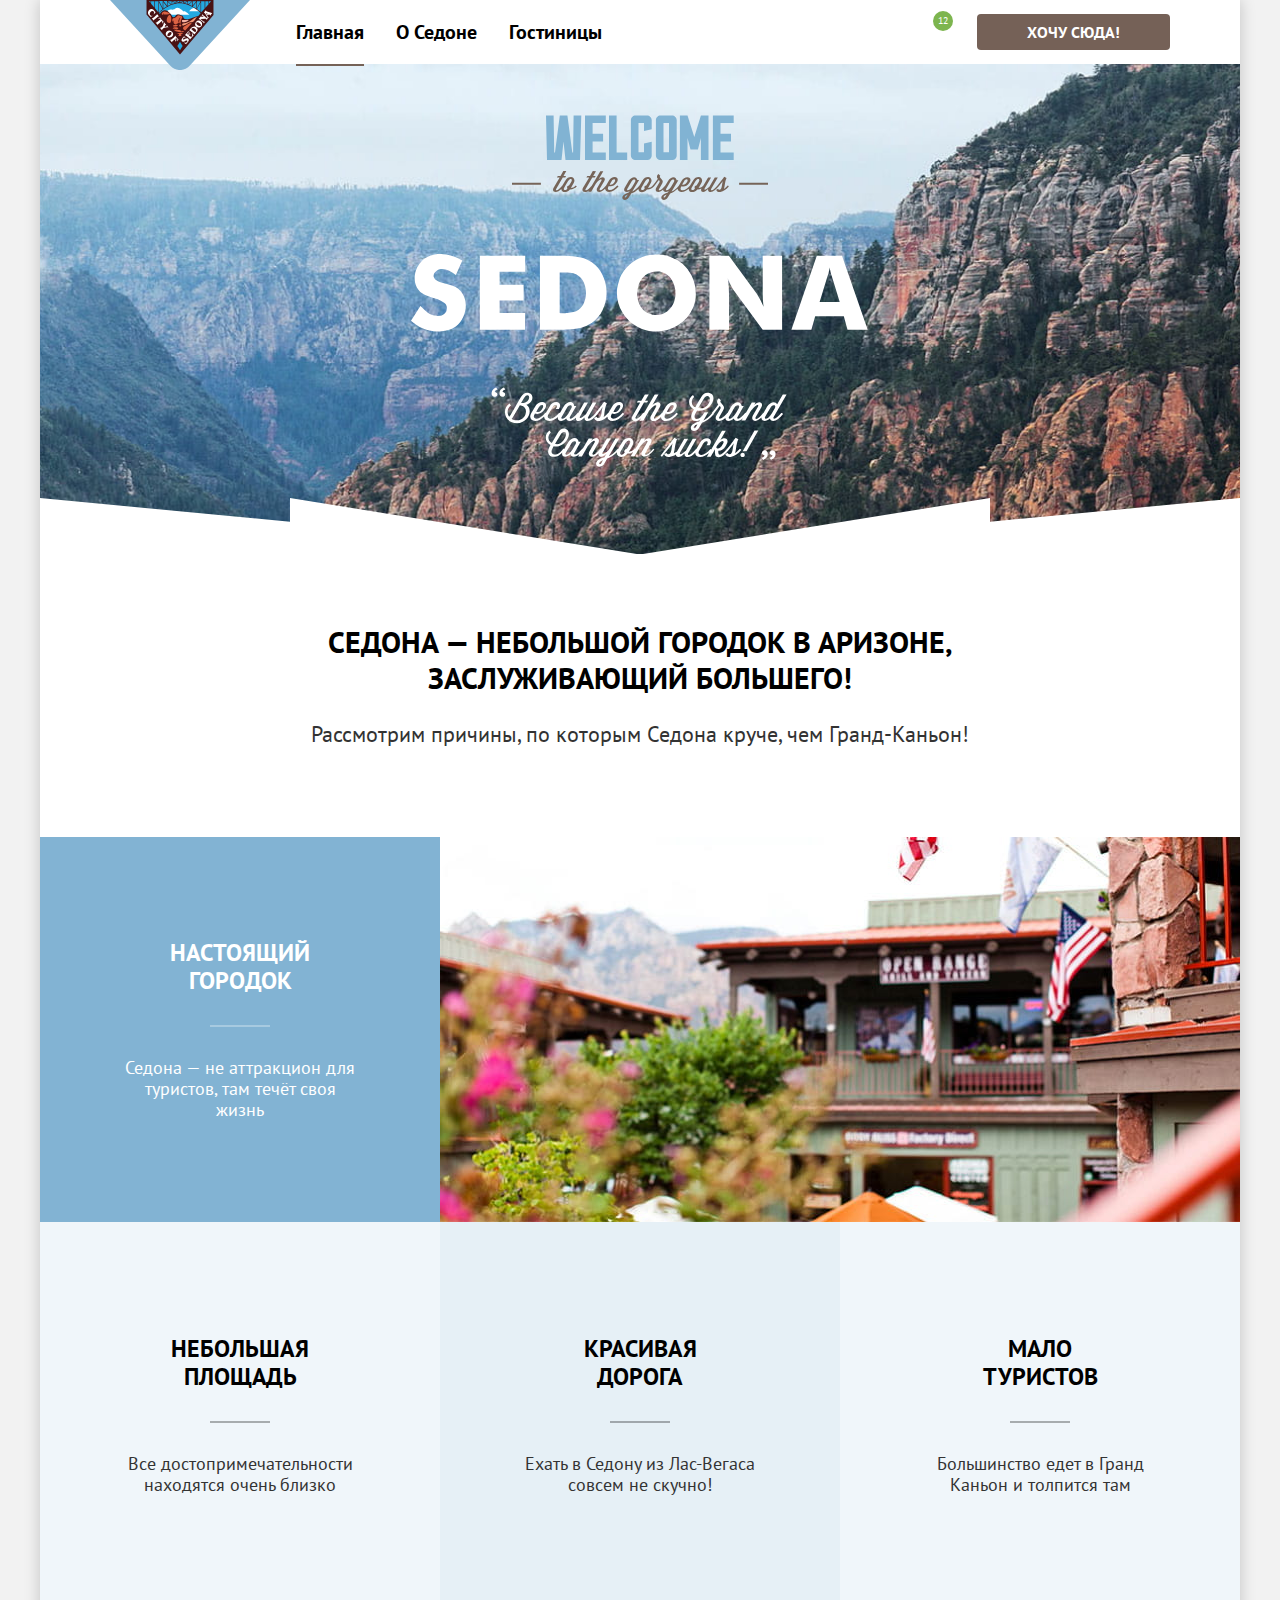
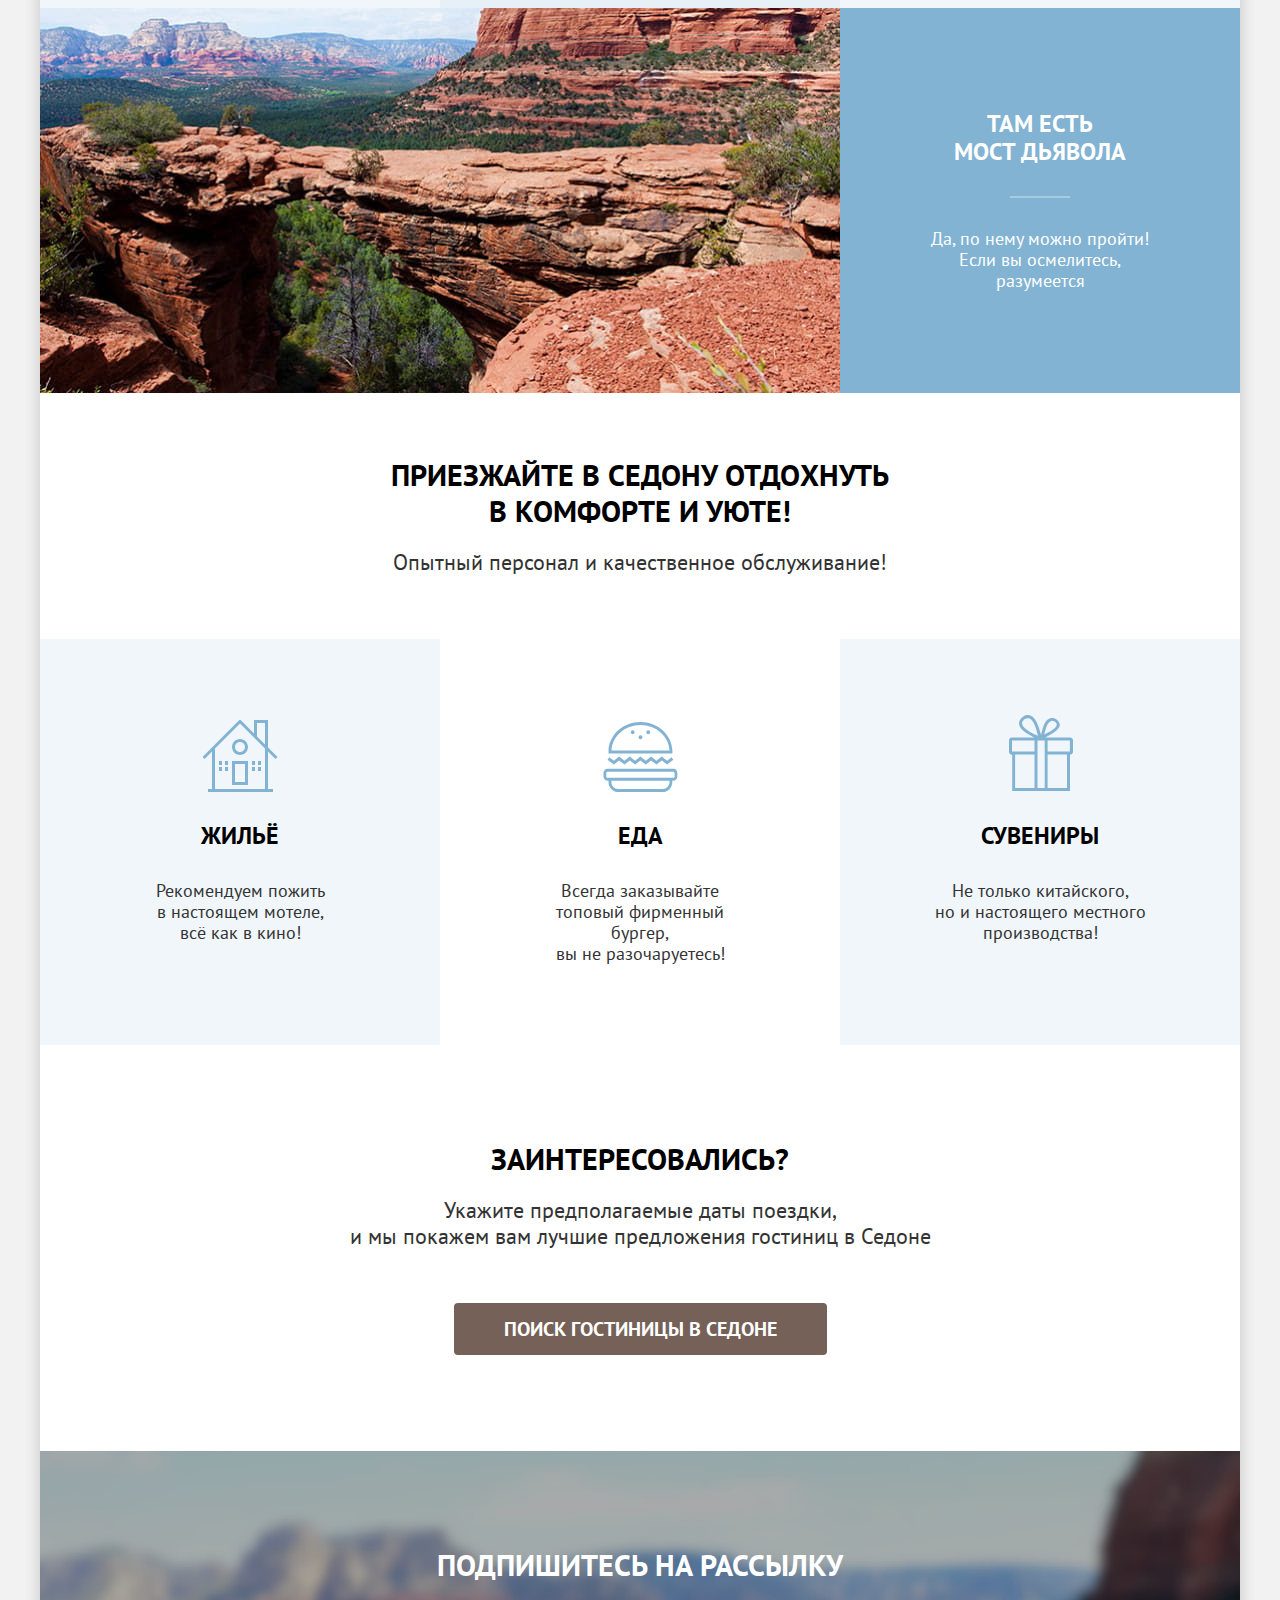
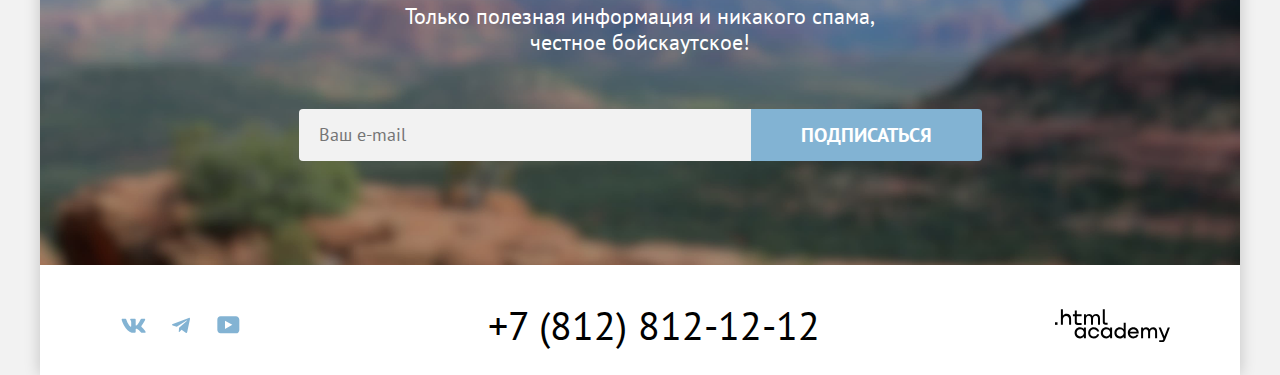
==== commit 5a107cc3: "Модальное окно, tooltip" ====
--- a/index.html
+++ b/index.html
@@ -4,7 +4,7 @@
   <head>
     <meta charset="UTF-8">
     <meta name="viewport" content="width=device-width, initial-scale=1.0">
-    <link rel="icon" href="images/favicon.svg" sizes="any" type="image/svg+xml">
+    <link rel="icon" href="favicon.svg" sizes="any" type="image/svg+xml">
     <link rel="stylesheet" href="styles/style.css">
     <title>Седона - Главная</title>
   </head>
@@ -28,9 +28,11 @@
             </li>
           </ul>
           <ul class="header-icons">
-            <li><a class="header-search-link" href="#">
+            <li>
+              <a class="header-search-link" href="#">
                 <span class="visually-hidden">Поиск</span>
-              </a></li>
+              </a>
+            </li>
             <li><a class="header-favorites-link" href="#">
                 <output id="favoritesValue" aria-label="Гостиниц в избранном">12</output>
               </a></li>
@@ -46,9 +48,11 @@
             alt="Welcome to the gorgeous Sedona, because the Grand Canyon sucks!">
         </section>
         <section class="advantages" data-test="advantages">
-          <h2 class="visually-hidden">Преимущества</h2>
-          <p class="lead">Седона — небольшой городок в Аризоне,<br>заслуживающий большего!</p>
-          <p class="section-text">Рассмотрим причины, по которым Седона круче, чем Гранд-Каньон!</p>
+          <div class="advantages-top">
+            <h2 class="visually-hidden">Преимущества</h2>
+            <p class="lead">Седона — небольшой городок в Аризоне,<br>заслуживающий большего!</p>
+            <p class="section-text">Рассмотрим причины, по которым Седона круче, чем Гранд-Каньон!</p>
+          </div>
           <ul class="advantages-list">
             <li class="advantages-item advantages-item-wide">
               <div class="advantages-item-info">
@@ -71,7 +75,7 @@
             </li>
             <li class="advantages-item advantages-item-wide">
               <div class="advantages-item-info">
-                <h3>Мост дьявола</h3>
+                <h3>Там есть<br>мост дьявола</h3>
                 <p>Да, по нему можно пройти! Если вы осмелитесь, разумеется</p>
               </div>
               <img src="images/advantages-bottom.jpg" width="800" height="385"
@@ -80,9 +84,11 @@
           </ul>
         </section>
         <section class="service">
-          <h2 class="visually-hidden">Сервис</h2>
-          <p class="lead">Приезжайте в Седону отдохнуть<br>в комфорте и уюте!</p>
-          <p class="section-text">Опытный персонал и качественное обслуживание!</p>
+          <div class="service-top">
+            <h2 class="visually-hidden">Сервис</h2>
+            <p class="lead">Приезжайте в Седону отдохнуть<br>в комфорте и уюте!</p>
+            <p class="section-text">Опытный персонал и качественное обслуживание!</p>
+          </div>
           <ul class="service-list">
             <li class="service-item">
               <h3>Жильё</h3>
@@ -101,9 +107,8 @@
         <section class="search-section" data-test="search">
           <h2 class="visually-hidden">Поиск гостиниицы по датам</h2>
           <p class="lead">Заинтересовались?</p>
-          <p class="section-text">Укажите предполагаемые даты поездки,<br>и мы покажем вам лучшие предложения гостиниц в
-            Седоне</p>
-          <button type="button" class="btn search-section-btn">Поиск гостиницы в седоне</button>
+          <p class="section-text">Укажите предполагаемые даты поездки,<br>и мы покажем вам лучшие предложения гостиниц в Седоне</p>
+          <button type="button" class="btn search-section-btn" id="searchBtn" onclick="modalSearch.classList.remove('modal-container-close')">Поиск гостиницы в седоне</button>
         </section>
         <section class="subscribe" data-test="subscribe">
           <h2 class="subscribe-title">Подпишитесь на рассылку</h2>
@@ -117,27 +122,64 @@
       <!-- FOOTER -->
       <footer class="main-footer" data-test="footer">
         <ul class="socials">
-          <li class="socials-item">
+          <li class="socials-item social-vk">
             <a href="https://vk.com/htmlacademy">
               <span class="visually-hidden">Мы ВКонтакте</span>
             </a>
           </li>
-          <li class="socials-item">
+          <li class="socials-item social-tg">
             <a href="https://t.me/htmlacademy">
               <span class="visually-hidden">Мы в Телеграм</span>
             </a>
           </li>
-          <li class="socials-item">
+          <li class="socials-item social-yt">
             <a href="https://www.youtube.com/user/htmlacademyru">
               <span class="visually-hidden">Мы в YouTube</span>
             </a>
           </li>
         </ul>
-        <a href="tel:+78128121212" class="footer-phone">+7 (812) 812-12-12</a>
+        <a href="tel:+78128121212" class="footer-phone" aria-label="Наш телефон">+7 (812) 812-12-12</a>
         <a href="https://htmlacademy.ru/intensive/htmlcss" class="logo-htmlacademy">
-          <img src="images/html-academy.svg" width="115" height="33" alt="Логотип HTML-Academy">
+          <span class="visually-hidden">Перейти в HTML-Academy</span>
         </a>
       </footer>
+    </div>
+    <div class="modal-container modal-container-close" id="modalSearch">
+      <div class="modal modal-hotel-search">
+        <button class="modal-close-button" onclick="modalSearch.classList.add('modal-container-close')"">
+          <span class="visually-hidden">Закрыть</span>
+        </button>
+        <section class="modal-content">
+          <h2 class="modal-title">Поиск гостиницы в Седоне</h2>
+          <form class="hotel-search-form" action="https://echo.htmlacademy.ru/" method="post">
+            <label for="date-arrive">Дата Заезда:
+              <strong class="modal-form-msg error-msg">Мы не можем отправить вас в прошлое.</strong>
+            </label>
+            <input type="text" id="date-arrive" name="date-arrive" value="27 апреля 2020" placeholder="Укажите дату" required>
+            <label for="date-depart">Дата Выезда:
+              <strong class="modal-form-msg available-msg">На эти даты есть свободные номера. Пока есть.</strong>
+            </label>
+            <input type="text" id="date-depart" name="date-depart" value="1 сентября 2024" placeholder="Укажите дату" required>
+            <label for="adultAmount">Взрослые:</label>
+            <div class="adult-amount-box">
+              <button type="button" class="amount-btn btn-down" onclick="adultAmount.stepDown()"></button>
+              <input type="number" id="adultAmount" name="adult-amount" value="2" min="0" max="50" required>
+              <button type="button" class="amount-btn btn-up" onclick="adultAmount.stepUp()"></button>
+            </div>
+            <div class="children-label">
+              <label for="childrenAmount">Дети:</label>
+              <button type="button" class="tooltip-btn"></button>
+              <span class="tooltip-text">Укажите количество детей, которые будут с вами, возраст которых от 6 до 18 лет. Дети до 6 лет размещаются бесплатно.</span>
+            </div>
+            <div class="children-amount-box">
+              <button type="button" class="amount-btn btn-down" onclick="childrenAmount.stepDown()"></button>
+              <input type="number" id="childrenAmount" name="children-amount" value="2" min="0" max="50" required>
+              <button type="button" class="amount-btn btn-up" onclick="childrenAmount.stepUp()"></button>
+            </div>
+            <button class="modal-form-btn" type="submit">Найти</button>
+          </form>
+        </section>
+      </div>
     </div>
   </body>
 
--- a/styles/style.css
+++ b/styles/style.css
@@ -23,11 +23,14 @@
 html, body {
   height: 100%;
 }
+*, *::before, *::after {
+  box-sizing: border-box;
+}
 .header-nav a, .footer-phone, .catalog-result a {
   text-decoration: none;
 }
 .header-nav ul, .advantages-list, .service-list,
-.socials, .breadcrumbs, .change-view-list, .catalog-cards, .pagination {
+.socials, .breadcrumbs, .toggle-view-list, .catalog-cards, .pagination {
   margin: 0;
   padding: 0;
   list-style: none;
@@ -42,6 +45,9 @@
 }
 main {
   flex-grow: 1;
+}
+button.btn, .catalog-card-btn, .modal-form-btn {
+  cursor: pointer;
 }
 .btn, .catalog-card-btn {
   font-family: inherit;
@@ -52,19 +58,31 @@
   padding: 8px 50px;
   border-radius: 4px;
 }
-.page-wrapper, .header-nav, .header-nav ul, .main-footer, .advantages-list,
-.advantages-item-wide, .service-list, .filter-form, .filter-form fieldset,
-.filter-buttons, .catalog-header, .change-view-list, .catalog-cards, .pagination {
+:is(.header-btn, .search-section-btn, a.catalog-card-btn):hover,
+:is(.header-btn, .search-section-btn, a.catalog-card-btn):focus {
+  background-color: #615048;
+  outline: none;
+}
+:is(.header-btn, .search-section-btn, a.catalog-card-btn):active {
+  color: rgba(255, 255, 255, 0.3);
+  background-color: #756157;
+}
+.page-wrapper, .header-nav, .header-nav ul, .main-footer, .advantages-item-wide,
+.service-list, .subscribe-form, .socials, .filter-form, .filter-form fieldset, .price-inputs,
+.filter-buttons, .catalog-header, .toggle-view-list, .catalog-cards, .pagination {
   display: flex;
 }
 .header-nav {
   position: relative;
-  min-height: 64px;
   padding: 0 70px;
 }
 .logo {
   align-self: start;
   margin-right: 30px;
+  margin-bottom: -6px;
+}
+.logo > img, .catalog-card img {
+  display: block;
 }
 .header-links {
   flex-wrap: wrap;
@@ -88,12 +106,38 @@
 }
 .header-icons a {
   display: block;
-  width: 20px;
-  min-height: 20px;
-  padding: 22px 12px;
+  width: 44px;
+  height: 100%;
+}
+.header-search-link {
+  background: url(../images/icons/search.svg) no-repeat center;
+}
+.header-favorites-link {
+  position: relative;
+  background: url(../images/icons/heart.svg) no-repeat center;
+}
+.header-search-link:hover, .header-search-link:focus {
+  background-image: url("data:image/svg+xml,%3Csvg width='21' height='20' viewBox='0 0 21 20' fill='none' xmlns='http://www.w3.org/2000/svg'%3E%3Cpath d='M19.8928 18.0083L16.1928 14.3287C17.1928 13.0359 17.8928 11.3453 17.8928 9.4558C17.8928 5.08011 14.2928 1.5 9.89282 1.5C5.49282 1.5 1.89282 5.17956 1.89282 9.55525C1.89282 13.9309 5.49282 17.511 9.89282 17.511C11.6928 17.511 13.3928 16.9144 14.7928 15.8204L18.4928 19.5L19.8928 18.0083ZM9.89282 15.5221C6.59282 15.5221 3.89282 12.837 3.89282 9.55525C3.89282 6.27348 6.59282 3.5884 9.89282 3.5884C13.1928 3.5884 15.8928 6.27348 15.8928 9.55525C15.8928 12.837 13.1928 15.5221 9.89282 15.5221Z' fill='%23756157'/%3E%3C/svg%3E");
+}
+.header-favorites-link:hover, .header-favorites-link:focus {
+  background-image: url("data:image/svg+xml,%3Csvg width='21' height='20' viewBox='0 0 21 20' fill='none' xmlns='http://www.w3.org/2000/svg'%3E%3Cpath d='M10.2928 19C9.99282 19 9.69282 18.9 9.49282 18.6C4.09282 12.5 2.79282 11.1 2.49282 10.7C1.79282 9.8 1.39282 8.6 1.39282 7.4C1.39282 4.4 3.79282 2 6.89282 2C8.19282 2 9.39282 2.5 10.3928 3.3C11.3928 2.5 12.6928 2 13.8928 2C16.8928 2 19.3928 4.4 19.3928 7.4C19.3928 8.7 18.8928 9.9 18.0928 10.8L11.0928 18.7C10.8928 18.9 10.6928 19 10.2928 19ZM4.29282 9.5C4.59282 9.9 7.79282 13.5 10.3928 16.4L16.5928 9.4C17.0928 8.9 17.2928 8.2 17.2928 7.4C17.2928 5.6 15.7928 4.1 13.9928 4.1C12.9928 4.1 11.9928 4.6 11.2928 5.4C10.9928 5.7 10.6928 5.8 10.3928 5.8C10.0928 5.8 9.79282 5.6 9.59282 5.4C8.89282 4.6 7.89282 4.1 6.89282 4.1C5.09282 4.1 3.59282 5.6 3.59282 7.4C3.49282 8.3 3.89282 9 4.29282 9.5C4.19282 9.5 4.19282 9.5 4.29282 9.5Z' fill='%23756157'/%3E%3C/svg%3E");
+}
+.header-icons a:active {
+  opacity: 0.3;
+}
+.header-icons a:focus {
+  outline: none;
 }
 .header-favorites-link output {
+  display: grid;
+  position: absolute;
+  left: 20px;
+  top: 11px;
+  place-items: center;
   background-color: #7DB54F;
+  min-width: 20px;
+  height: 20px;
+  padding: 3px;
   font-size: 10px;
   line-height: 10px;
   color: #fff;
@@ -101,45 +145,42 @@
 }
 .header-btn {
   margin-left: 20px;
-  margin-top: 14px;
-  align-self: start;
+  align-self: center;
   white-space: nowrap;
 }
 .header-btn, .filter-form button,
-.catalog-card-btn, .card-rating-row {
+.catalog-card-btn, .card-rating-value {
   font-size: 16px;
   line-height: 20px;
 }
 .main-index, .subscribe.no-background {
   text-align: center;
 }
-.main-index p, .main-index h2, .main-index h3,
-.catalog-result-title, .no-background h2, .no-background p  {
+.main-index p, .main-index h2, .main-index h3, .catalog-result-title,
+.catalog-card h3, .no-background h2, .no-background p, .modal-title  {
   margin: 0;
 }
 .hero {
   background-color: rgba(130, 179, 211, 0.7);
   background-image: url(../images/divider.svg), url(../images/index-bg.jpg);
-  background-position: center bottom -1px, center center;
+  background-position: center bottom -0.5px, center center;
   background-repeat: no-repeat;
   background-size: 100% auto, cover;
-  padding-top: 51px;
-  padding-bottom: 82px;
-  margin-top: -10px;
-}
-.lead, .subscribe-title, .catalog-result-title {
+  padding: 51px 70px 82px;
+}
+.lead, .subscribe-title, .catalog-result-title, .modal-title {
   font-size: 30px;
   line-height: 36px;
   font-weight: bold;
   text-transform: uppercase;
   color: #000;
 }
-.advantages > .lead {
-  margin-top: 69px;
-}
-.advantages > .section-text {
+.advantages-top {
+  padding: 70px;
+}
+.advantages-top > .section-text {
   margin-top: 25px;
-  margin-bottom: 90px;
+  margin-bottom: 20px;
 }
 .advantages h3, .service h3, .catalog-cards h3 {
   font-size: 24px;
@@ -148,7 +189,8 @@
   color:#000;
 }
 .advantages-list {
-  flex-wrap: wrap;
+  display: grid;
+  grid-template-columns: repeat(3, 400px);
 }
 .advantages-item, .service-item, .card-price-row {
   background-color: rgba(131, 179, 211, 0.12);
@@ -159,45 +201,82 @@
 .advantages-item:nth-child(3) {
   background-color: rgba(131, 179, 211, 0.2);
 }
-.advantages-item-wide > .advantages-item-info, .subscribe-btn,
+.advantages-item-wide, .subscribe-btn,
 .apply-filter-btn, .add-favorite-btn, .pagination-item a {
   background-color: rgba(130, 179, 211, 1);
   color:#fff;
 }
+.advantages-item-wide > img, .catalog-card img {
+  object-fit: cover;
+}
 .advantages-item h3 {
   width: 175px;
-  margin: 0 auto;
+  grid-row: 1;
 }
 .advantages-item-info {
-  box-sizing: border-box;
-  padding: 103px 85px;
-  width: 400px;
+  display: grid;
+  padding: 113px 85px;
+  justify-items: center;
+  align-content: space-between;
+}
+.advantages-item-info::before {
+  content: "";
+  display: block;
+  width: 60px;
+  height: 2px;
+  margin-block: 30px;
+  background-color: rgba(0, 0, 0, 0.3);
+}
+.advantages-item-wide > .advantages-item-info {
+  padding-block: 102px;
+}
+.advantages-item-wide > .advantages-item-info::before {
+  background-color: rgba(255, 255, 255, 0.3);
 }
 .advantages-item-wide {
-  width: 100%;
-}
-.service > .lead {
-  margin-top: 64px;
-}
-.service > .section-text {
-  margin-top: 20px;
-  margin-bottom: 64px;
+  grid-column: 1/-1;
+}
+.advantages-item-wide:last-child img {
+  order: -1;
+}
+.service-top {
+  padding: 64px 70px;
+}
+.service-top > .lead {
+  margin-bottom: 20px;
 }
 .service-item {
   width: 400px;
-  height: 385px;
+  padding: 81px 85px;
+  align-items:center;
+}
+.service-item::before {
+  content: "";
+  display: block;
+  margin: 0 auto;
+  mask-image: url(../images/icons/service.svg);
+  mask-position: center -29px;
+  background-color: #83B3D3;
+  width: 75px;
+  height: 72px;
+}
+.service-item:first-child::before {
+  -webkit-mask-position-x: -25px;
+}
+.service-item:last-child::before {
+  -webkit-mask-position-x: 100px;
+  -webkit-mask-position-y: -25px;
+  margin-top: -5px;
+  height: 77px;
 }
 .service-item h3 {
-  margin-top: 183px;
-}
-.service-item p {
-  margin-top: 30px;
+  margin-block: 30px;
 }
 .service-item:nth-child(2), .card-price-row {
   background-color: #fff;
 }
 .search-section, .subscribe {
-  padding: 96px;
+  padding: 96px 70px;
 }
 .search-section > .lead, h2.subscribe-title {
   margin-bottom: 20px;
@@ -218,6 +297,9 @@
 .main-index .subscribe-title, .main-index .subscribe-text,
 .advantages-item-wide h3 {
   color: #fff;
+}
+.subscribe-form {
+  justify-content: center;
 }
 .subscribe-input, .price-filter input[type=number] {
   font-family: inherit;
@@ -225,18 +307,77 @@
   font-size: 18px;
   line-height: 24px;
 }
+.subscribe-input {
+  width: 452px;
+  padding: 14px 20px;
+  border: none;
+  border-radius: 4px 0 0 4px;
+}
+.subscribe-btn {
+  border-radius: 0 4px 4px 0;
+}
 .main-footer {
   justify-content: space-between;
+  align-items: center;
   padding: 40px 70px 30px;
 }
 .socials {
-  width: 142px;
-  background-color: rgba(130, 179, 211, 0.7);
+  min-width: 142px;
+  flex-wrap: wrap;
+}
+.socials-item {
+  width:33.3%;
+  flex-grow: 1;
+  min-height: 40px;
+}
+.socials-item a, .toggle-view-item a {
+  display: block;
+  height: 100%;
+}
+.socials-item a {
+  background-color: #83B3D3;
+}
+.social-vk a {
+  mask: url("data:image/svg+xml,%3Csvg width='25' height='15' fill='none' xmlns='http://www.w3.org/2000/svg'%3E%3Cpath fill-rule='evenodd' clip-rule='evenodd' d='M24.12 1.8c.16-.54 0-.94-.8-.94H20.7c-.67 0-.98.34-1.15.73 0 0-1.33 3.2-3.22 5.27-.61.6-.9.8-1.23.8-.16 0-.41-.2-.41-.75v-5.1c0-.66-.19-.95-.74-.95H9.82c-.42 0-.67.3-.67.59 0 .62.95.76 1.04 2.51v3.8c0 .83-.15.98-.48.98-.9 0-3.06-3.2-4.34-6.88-.25-.72-.5-1-1.18-1H1.57c-.75 0-.9.34-.9.73 0 .68.89 4.07 4.14 8.55 2.17 3.06 5.23 4.72 8 4.72 1.68 0 1.88-.37 1.88-1v-2.32c0-.74.16-.88.7-.88.38 0 1.05.19 2.6 1.66 1.79 1.75 2.08 2.54 3.08 2.54h2.63c.75 0 1.12-.37.9-1.1-.23-.72-1.08-1.77-2.2-3.02-.62-.71-1.54-1.48-1.82-1.86-.39-.5-.28-.71 0-1.15 0 0 3.2-4.42 3.54-5.93Z' fill='%2383B3D3'/%3E%3C/svg%3E") no-repeat center;
+}
+.social-tg a {
+  mask: url("data:image/svg+xml,%3Csvg width='18' height='17' viewBox='0 0 18 17' fill='none' xmlns='http://www.w3.org/2000/svg'%3E%3Cpath d='M16.785 0.955705L0.840489 7.1042C-0.247661 7.54126 -0.241365 8.14828 0.640845 8.41897L4.73445 9.69597L14.2058 3.72014C14.6537 3.44766 15.0629 3.59424 14.7265 3.89281L7.05283 10.8183H7.05103L7.05283 10.8192L6.77045 15.0387C7.18413 15.0387 7.36669 14.8489 7.59871 14.625L9.58705 12.6915L13.7229 15.7464C14.4855 16.1664 15.0332 15.9506 15.2229 15.0405L17.9379 2.2453C18.2158 1.13107 17.5126 0.626562 16.785 0.955705Z' fill='%2383B3D3'/%3E%3C/svg%3E") no-repeat center;
+}
+.social-yt a {
+  mask: url("data:image/svg+xml,%3Csvg width='23' height='18' viewBox='0 0 23 18' fill='none' xmlns='http://www.w3.org/2000/svg'%3E%3Cpath d='M18.9402 0.356445H3.50738C1.64668 0.356445 0.333252 1.9502 0.333252 3.75645V13.8502C0.333252 15.7627 1.64668 17.3564 3.50738 17.3564H19.1591C20.8009 17.3564 22.3333 15.7627 22.3333 13.9564V3.75645C22.1143 1.9502 20.8009 0.356445 18.9402 0.356445ZM7.99494 12.8939V4.81894L15.3283 8.85645L7.99494 12.8939Z' fill='%2383B3D3'/%3E%3C/svg%3E") no-repeat center;
+}
+.socials-item:hover a, .socials-item a:focus{
+  background-color: #68A2CA;
+}
+.socials-item:active a {
+  background-color: rgba(104, 162, 202, 0.3);
 }
 .footer-phone {
   font-size: 40px;
   line-height: 40px;
   color: #000;
+}
+.logo-htmlacademy {
+  width: 115px;
+  height: 33px;
+  mask: url("../images/html-academy.svg") no-repeat;
+  background-color: #000;
+}
+:is(.header-links-item > a, .footer-phone):hover, .card-top-link:hover h3,
+:is(.header-links-item > a, .footer-phone):focus, .card-top-link:focus,
+.card-top-link:focus h3 {
+  color: rgba(117, 97, 87, 1);
+  outline: none;
+}
+:is(.header-links-item > a, .footer-phone):active, .card-top-link:active h3 {
+  color: rgba(117, 97, 87, 0.3);
+}
+.logo-htmlacademy:hover,
+.logo-htmlacademy:focus {
+  background-color: rgba(117, 97, 87, 1);
+}
+.logo-htmlacademy:active {
+  background-color: rgba(117, 97, 87, 0.3);
 }
 /*---CATALOG---*/
 
@@ -253,12 +394,31 @@
   line-height: 78px;
 }
 .breadcrumbs {
+  display: flex;
   margin-bottom: 40px;
+  gap: 10px;
 }
 .breadcrumbs-item {
   font-size: 16px;
   line-height: 21px;
 }
+.breadcrumbs::after {
+  content: "";
+  background: url(../images/icons/bc-arrow.svg) no-repeat 0;
+  width: 8px;
+}
+.breadcrumbs-item > .breadcrumbs-to-home {
+  vertical-align: middle;
+}
+.breadcrumbs-current {
+  order: 1;
+}
+.breadcrumbs-item:not(:last-child):hover {
+  opacity: 0.6;
+}
+.breadcrumbs-item:not(:last-child):active {
+  opacity: 0.3;
+}
 .filter-form {
   align-items: start;
 }
@@ -274,17 +434,62 @@
 .housing-filter {
   margin-right: auto;
 }
-.filter-buttons {
-  margin-left: 70px;
-}
-.infrastructure-filter, .housing-filter, .filter-buttons {
+.infrastructure-filter, .housing-filter, .price-filter, .filter-buttons {
   flex-direction: column;
 }
-.filter-form-title {
+.infrastructure-filter, .housing-filter {
+  gap: 16px;
+}
+.infrastructure-filter label, .housing-filter label {
+  position: relative;
+  padding-left: 36px;
+}
+:is(.infrastructure-filter, .housing-filter) label:hover {
+  opacity: 0.6;
+}
+:is(.infrastructure-filter, .housing-filter) label:focus {
+  outline: 3px solid #83B3D3;
+}
+:is(.infrastructure-filter, .housing-filter) label:active {
+  opacity: 0.3;
+}
+.infrastructure-filter label::before {
+  content: "";
+  border-radius: 4px;
+  left: 2px;
+}
+.infrastructure-filter label:has(input:checked)::before {
+  background: url(../images/icons/tick.svg) no-repeat center;
+  background-color: #fff;
+}
+.infrastructure-filter label:has(input:focus)::before,
+.infrastructure-filter label:has(input:checked:focus)::before,
+.housing-filter label:has(input:checked:focus)::before {
+  outline: 3px solid #83B3D3;
+}
+.housing-filter label::before {
+  content: "";
+  border-radius: 50%;
+  left: 2px;
+}
+.housing-filter label:has(input:checked)::after {
+  content: "";
+  position: absolute;
+  border-radius: 50%;
+  width: 10px;
+  height: 10px;
+  left: 7px;
+  top: 5px;
+  background-color: #3F5E72;
+}
+.filter-form-title, .hotel-search-form label, .modal-form-btn {
   font-size: 20px;
   line-height: 24px;
   font-weight: bold;
 }
+legend.filter-form-title {
+  margin-bottom: 32px;
+}
 .filter-form label {
   font-size: 18px;
   line-height: 23px;
@@ -292,6 +497,77 @@
 .price-filter input[type=number] {
   font-weight: bold;
   width: 143px;
+  padding: 12px 20px;
+  border: none;
+}
+.price-filter input[type=number]::-webkit-outer-spin-button,
+.price-filter input[type=number]::-webkit-inner-spin-button {
+  appearance: none;
+}
+:is(.price-filter input[type=number], .subscribe-input):hover, :is(.price-filter input[type=number], .subscribe-input):focus {
+  background-color: #E6E6E6;
+}
+:is(.price-filter input[type=number], .subscribe-input):focus {
+  outline: 3px solid #83B3D3;
+}
+.price-filter input[name=min-price] {
+  border-radius: 4px 0 0 4px;
+}
+.price-filter input[name=max-price] {
+  border-radius: 0 4px 4px 0;
+  margin-left: 2px;
+}
+.price-filter-label {
+  position: relative;
+}
+.price-filter-label span {
+  position: absolute;
+  color: rgba(0, 0, 0, 0.3);
+  right: 20px;
+  top:12px;
+  line-height: 24px;
+}
+.range-scale {
+  position: relative;
+  height: 4px;
+  margin-top: 48px;
+  background-color: rgba(255, 255, 255, 0.3);
+}
+.range-bar {
+  position: absolute;
+  width: 226px;
+  height: 4px;
+  background-color: #fff;
+  left: 0;
+}
+.range-toggle, .infrastructure-filter label::before, .housing-filter label::before {
+  position: absolute;
+  width: 20px;
+  height: 20px;
+  background: #fff;
+  cursor: pointer;
+}
+.range-toggle {
+  top: -8px;
+  border-radius: 5px;
+}
+.range-toggle-max {
+  right: 0;
+}
+.range-toggle:hover, .range-toggle:focus {
+  box-shadow: 0 4px 10px rgba(0, 0, 0, 0.25);
+}
+.range-toggle:focus {
+  outline: 3px solid #83B3D3;
+}
+.range-toggle:active {
+  outline-width: 2px;
+  box-shadow: 0 7px 15px rgba(0, 0, 0, 0.4);
+}
+.filter-buttons {
+  margin-left: 70px;
+  align-self: end;
+  gap: 32px;
 }
 .reset-filter-btn {
   background: none;
@@ -299,6 +575,16 @@
   text-transform: uppercase;
   color: #fff;
 }
+.reset-filter-btn:hover {
+  opacity: 0.6;
+}
+.reset-filter-btn:focus {
+  outline: 3px solid #83B3D3;
+}
+.reset-filter-btn:active {
+  color: rgba(255, 255, 255, 0.3);
+  outline: none;
+}
 .catalog-result {
   padding: 50px 70px 60px;
 }
@@ -310,47 +596,133 @@
 }
 .catalog-select {
   font-family: inherit;
-  width: 292px;
+  min-width: 292px;
   border: 2px solid #E5E5E5;
   border-radius: 4px;
   font-size: 18px;
   line-height: 21px;
   color: #333333;
   appearance: none;
-  padding: 14px 20px;
+  padding: 14px 52px 14px 20px;
   margin-right: 70px;
   margin-left: auto;
-}
-.change-view-list {
-  width: 160px;
+  background-image: url("../images/icons/selectarrow.svg");
+  background-repeat: no-repeat;
+  background-position: right 20px center;
+}
+.catalog-select:hover, .catalog-select:focus {
+  border-color: #68A2CA;
+  outline: none;
+}
+.catalog-select:disabled {
+  border-color: #000;
+  color: #000;
+  opacity: 0.3;
+  cursor: not-allowed;
+}
+.toggle-view-list {
+  min-width: 160px;
   height:48px;
-  background-color: #f2f2f2;
+  gap: 8px;
+}
+.toggle-view-item {
+  flex-grow: 1;
+}
+.toggle-view-item a {
+  padding: 15px 14px;
+  background: url(../images/icons/toggleview.svg) no-repeat center;
+  background-clip: content-box;
+  border: 2px solid #e5e5e5;
+  border-radius: 4px;
+}
+.toggle-view-item a:focus {
+  border-color: #68A2CA;
+  outline: none;
+}
+.toggle-view-item a:hover, .toggle-view-item a:active {
+  border-color: #000;
+}
+.toggle-view-current a {
+  border-color: #000;
+}
+.toggle-view-item a[href$=tile] {
+  background-position-x: -60px;
+}
+.toggle-view-item a[href$=list] {
+  background-position-x: -8px;
 }
 .catalog-cards {
   flex-wrap: wrap;
   gap: 20px;
-  margin-bottom: 80px;
+  padding-bottom: 40px;
+  border-bottom: 1px solid #E6E6E6;
 }
 .catalog-card {
-  width: 300px;
+  display: grid;
+  grid-template-columns: repeat(2, 1fr);
+  grid-template-rows: 1fr repeat(3, auto);
+  gap: 16px 20px;
+  width: 340px;
   padding: 20px;
+  border: 1px solid #E6E6E6;
+  border-radius: 4px;
+}
+.card-top-link, .card-price-row {
+  grid-column: 1/-1;
 }
 .catalog-card h3 {
+  margin-top: 16px;
   text-transform: none;
   color: #000;
 }
-.away-favorite-btn {
+.card-price-row {
+  display:flex;
+  justify-content: space-between;
+  grid-row: 2;
+}
+.catalog-card-btn {
+  padding: 8px;
+  display: grid;
+  place-items: center;
+}
+.away-favorite-btn:hover, .away-favorite-btn:focus {
+  background-color: #6C9E42;
+  outline: none;
+}
+.away-favorite-btn, .away-favorite-btn:active {
   background-color: #7DB54F;
 }
-.card-rating-row span {
+.away-favorite-btn:active{
+  color: rgba(255, 255, 255, 0.3);
+}
+.card-rating-stars {
+  background-image: url("data:image/svg+xml,%3Csvg width='24' height='17' viewBox='0 0 24 17' fill='none' xmlns='http://www.w3.org/2000/svg'%3E%3Cpath d='M9 0L11.1 6.5H18L12.4 10.5L14.6 17L9 13L3.4 17L5.6 10.5L0 6.5H6.9L9 0Z' fill='%2383B3D3'/%3E%3C/svg%3E");
+  background-position-y: center;
+  background-repeat: repeat-x;
+  font-size: 24px;
+}
+.card-rating-stars.stars2 {
+  width: 2em;
+}
+.card-rating-stars.stars3 {
+  width: 3em;
+}
+.card-rating-stars.stars4 {
+  width: 4em;
+}
+.card-rating-value {
   display: block;
+  padding: 8px;
+  text-align: center;
   background: #F2F2F2;
   text-transform: uppercase;
   color: #333333;
   border-radius: 4px;
 }
 .pagination {
+  margin-top: 40px;
   gap: 8px;
+  flex-wrap: wrap;
 }
 .pagination-item a, .pagination-skip {
   display: grid;
@@ -364,6 +736,19 @@
   font-weight: bold;
   border-radius: 4px;
 }
+:is(.pagination-item a:not(.pagination-current-page), .subscribe-btn:not(:disabled), .apply-filter-btn:not(:disabled), .add-favorite-btn):hover,
+:is(.pagination-item a, .subscribe-btn, .apply-filter-btn, .add-favorite-btn):focus {
+  background-color: #68A2CA;
+  outline: none;
+}
+:is(.pagination-item a:not(.pagination-current-page), .subscribe-btn, .apply-filter-btn, .add-favorite-btn):active {
+  color: rgba(255, 255, 255, 0.3);
+  background-color: #82B3D3;
+}
+:is(.apply-filter-btn, .reset-filter-btn, .subscribe-btn):disabled {
+  background-color: #E5E5E5;
+  cursor: not-allowed;
+}
 .pagination-item .pagination-current-page  {
   background-color: #f2f2f2;
   color: #000;
@@ -371,7 +756,203 @@
 .subscribe.no-background {
   background: none;
 }
+/*---MODAL---*/
 
+.modal-container {
+  position: fixed;
+  top: 0;
+  left: 0;
+  display: flex;
+  width: 100%;
+  height: 100%;
+  background-color: rgba(242, 242, 242, 0.8);
+}
+.modal-container-close {
+  display: none;
+}
+.modal {
+  position: relative;
+  margin: auto;
+  padding: 64px 70px;
+  background-color: #ffffff;
+  box-shadow: 0 25px 50px rgba(0, 0, 0, 0.15);
+  border-radius: 30px;
+}
+.modal-hotel-search {
+  width: 717px;
+}
+.modal-close-button {
+  position: absolute;
+  top: 64px;
+  right: 52px;
+  width: 52px;
+  height: 52px;
+  border: none;
+  background: url("../images/icons/close.svg") no-repeat center;
+  background-color: #F2F2F2;
+  border-radius: 50%;
+  cursor: pointer;
+}
+.hotel-search-form {
+  display: grid;
+  grid-template-columns: 1fr repeat(4, 110px);
+  grid-template-rows: repeat(3, 48px) 60px;
+  row-gap: 48px;
+  margin-top: 64px;
+}
+.hotel-search-form input, .modal-form-btn {
+  border: none;
+}
+.hotel-search-form label {
+  align-self: center;
+  color: #000;
+  cursor: pointer;
+}
+.children-label {
+  display: flex;
+  gap: 10px;
+  align-items: center;
+  justify-self: end;
+  grid-column: 3/span 2;
+  margin-right: 46px;
+}
+.hotel-search-form input {
+  font-family: inherit;
+  font-size: 18px;
+  font-weight: bold;
+  border-radius: 4px;
+}
+.hotel-search-form input[type=text] {
+  line-height: 24px;
+  padding-inline: 20px;
+  grid-column: 2/-1;
+  background: url("../images/icons/calendar.svg") no-repeat right;
+  background-color: #f2f2f2;
+  background-position-x: 95%;
+}
+.adult-amount-box, .children-amount-box, .hotel-search-form label {
+  position: relative;
+}
+.modal-form-msg {
+  position: absolute;
+  font-size: 16px;
+  line-height: 21px;
+  font-weight: normal;
+  width: 400px;
+  left: 115%;
+  top: 40px;
+}
+.error-msg {
+  color: #FF5757;
+}
+.available-msg {
+  color: #333333;
+}
+.hotel-search-form input[type=number] {
+  line-height: 20px;
+  text-align: center;
+  width: 110px;
+  height: 48px;
+  background-color: #f2f2f2;
+}
+.hotel-search-form input[type=number]::-webkit-outer-spin-button,
+.hotel-search-form input[type=number]::-webkit-inner-spin-button {
+  appearance: none;
+}
+.modal-close-button:hover, .modal-close-button:focus,
+.hotel-search-form input:hover, .hotel-search-form input:focus {
+  background-color: #E6E6E6;
+}
+.modal-close-button:focus, .hotel-search-form input:focus {
+  outline: 3px solid #83B3D3;
+}
+.modal-close-button:active {
+  background-image: url("data:image/svg+xml,%3Csvg width='20' height='20' viewBox='0 0 20 20' fill='none' xmlns='http://www.w3.org/2000/svg'%3E%3Cg opacity='0.3'%3E%3Cpath d='M17 4.29231L15.7077 3L10 8.70769L4.29231 3L3 4.29231L8.70769 10L3 15.7077L4.29231 17L10 11.2923L15.7077 17L17 15.7077L11.2923 10L17 4.29231Z' fill='black'/%3E%3C/g%3E%3C/svg%3E");
+}
+.amount-btn {
+  position: absolute;
+  width: 20px;
+  height: 20px;
+  top: 14px;
+  cursor: pointer;
+  border: none;
+  background-color: transparent;
+}
+.amount-btn::before {
+  content: "";
+  display: block;
+  width: 30px;
+  height: 48px;
+  background-color: rgba(117, 97, 87, 0.3);
+}
+.btn-down {
+  left: 5px;
+}
+.btn-up {
+  right: 5px;
+}
+.btn-down::before, .btn-up::before {
+  position: absolute;
+  top: -14px;
+  left: -5px;
+}
+.btn-down::before {
+  mask: url(../images/icons/btnminus.svg) no-repeat center;
+}
+.btn-up::before {
+  mask: url(../images/icons/btnplus.svg) no-repeat center;
+}
+.amount-btn:hover::before, .amount-btn:focus::before {
+  background-color: #000;
+}
+.amount-btn:focus {
+  outline: 3px solid #82B3D3;
+}
+.amount-btn:active::before {
+  opacity: 0.2;
+}
+.tooltip-btn  {
+  width: 26px;
+  height: 26px;
+  border-radius: 50%;
+  border: none;
+  background: url(../images/icons/tooltip.svg) no-repeat center;
+  background-color: #83B3D3;
+}
+.tooltip-text {
+  display: none;
+  color: #fff;
+  font-size: 16px;
+  line-height: 20px;
+  width: 256px;
+  min-height: 140px;
+  background-color: #333333;
+  padding: 15px 22px;
+  border-radius: 10px;
+  box-shadow: 0 15px 30px rgba(0, 0, 0, 0.3);
+  z-index: 1;
+}
+.tooltip-btn:hover + .tooltip-text, .tooltip-btn:focus + .tooltip-text {
+  display: block;
+}
+.children-amount-box {
+  grid-column: 5;
+}
+.modal-number-inputs, .modal-form-btn {
+  grid-column: 1/-1;
+}
+.modal-form-btn {
+  color: #fff;
+  text-transform: uppercase;
+  background-color: #83B3D3;
+  border-radius: 10px;
+}
+.modal-form-btn:hover, .modal-form-btn:focus {
+  background-color: #68A2CA;
+}
+.modal-form-btn:active {
+  color: rgba(255, 255, 255, 0.3);
+}
 .visually-hidden {
   position: absolute;
   width: 1px;
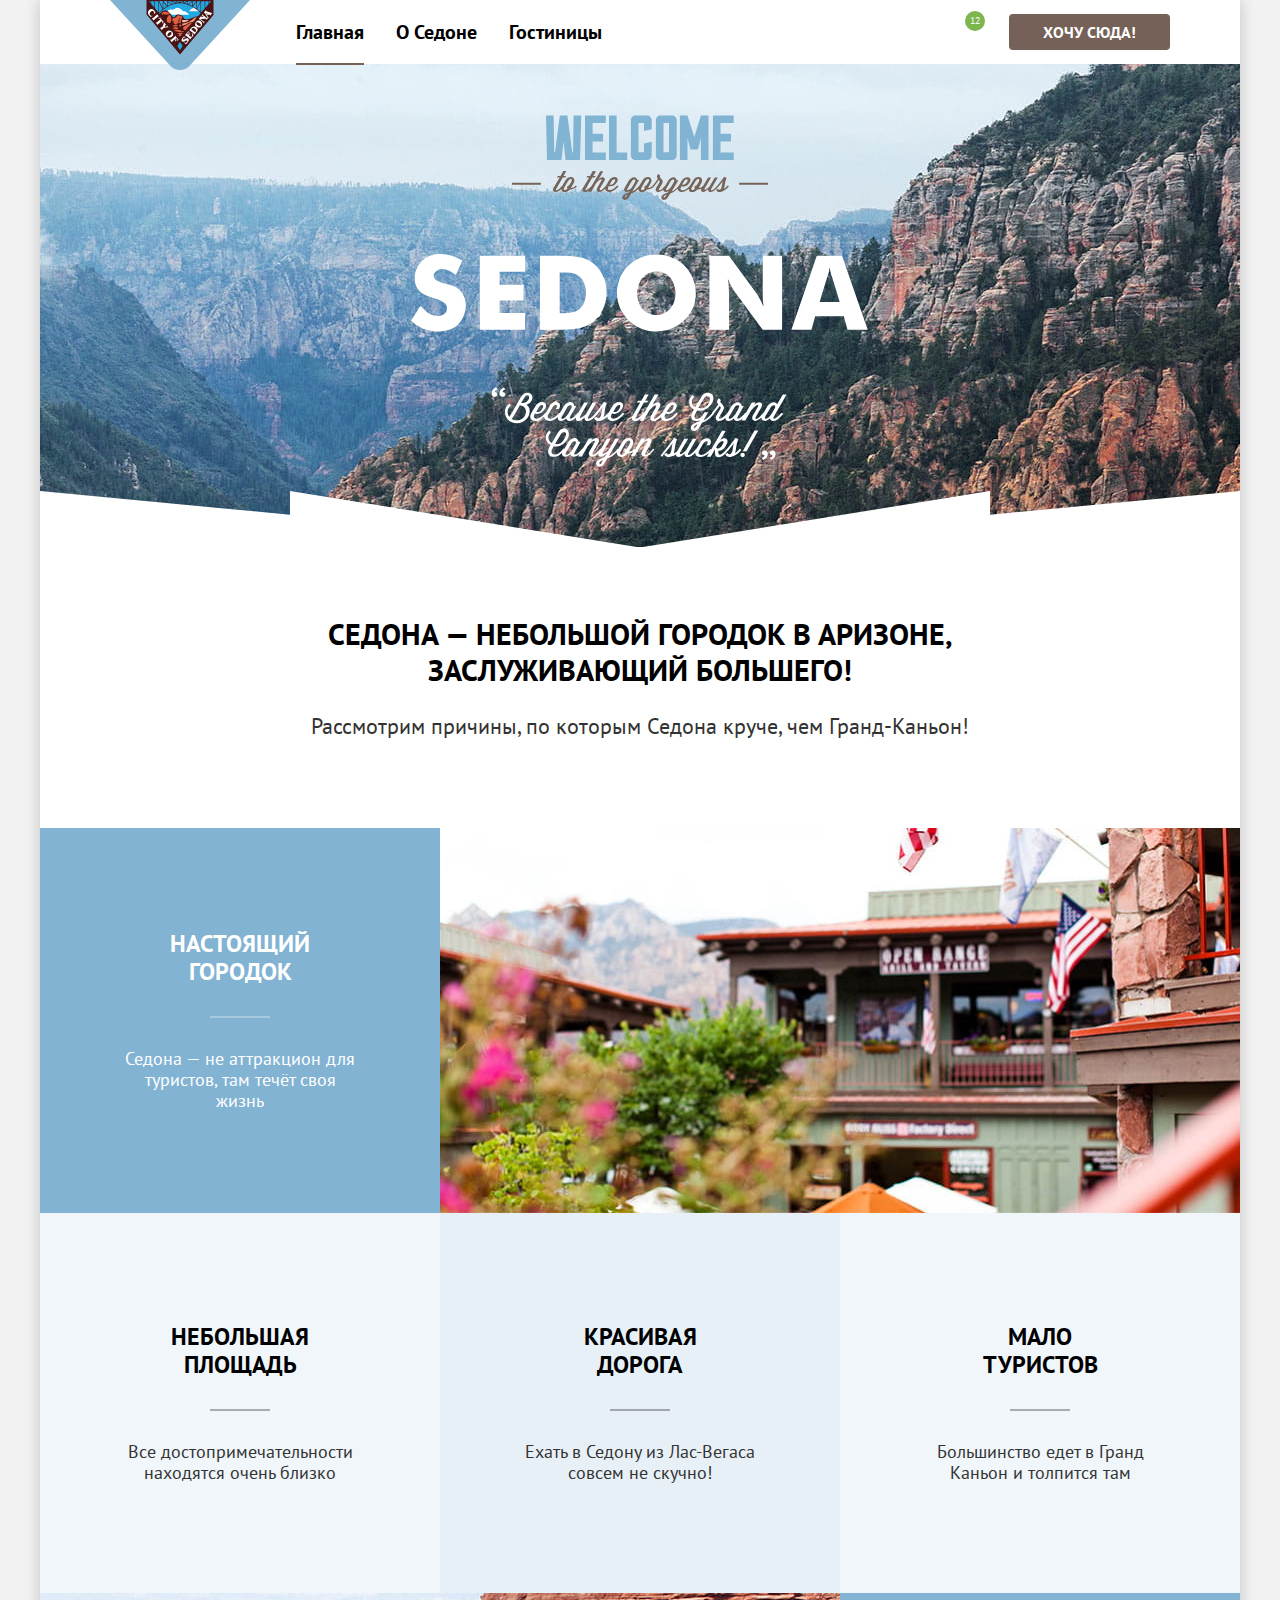
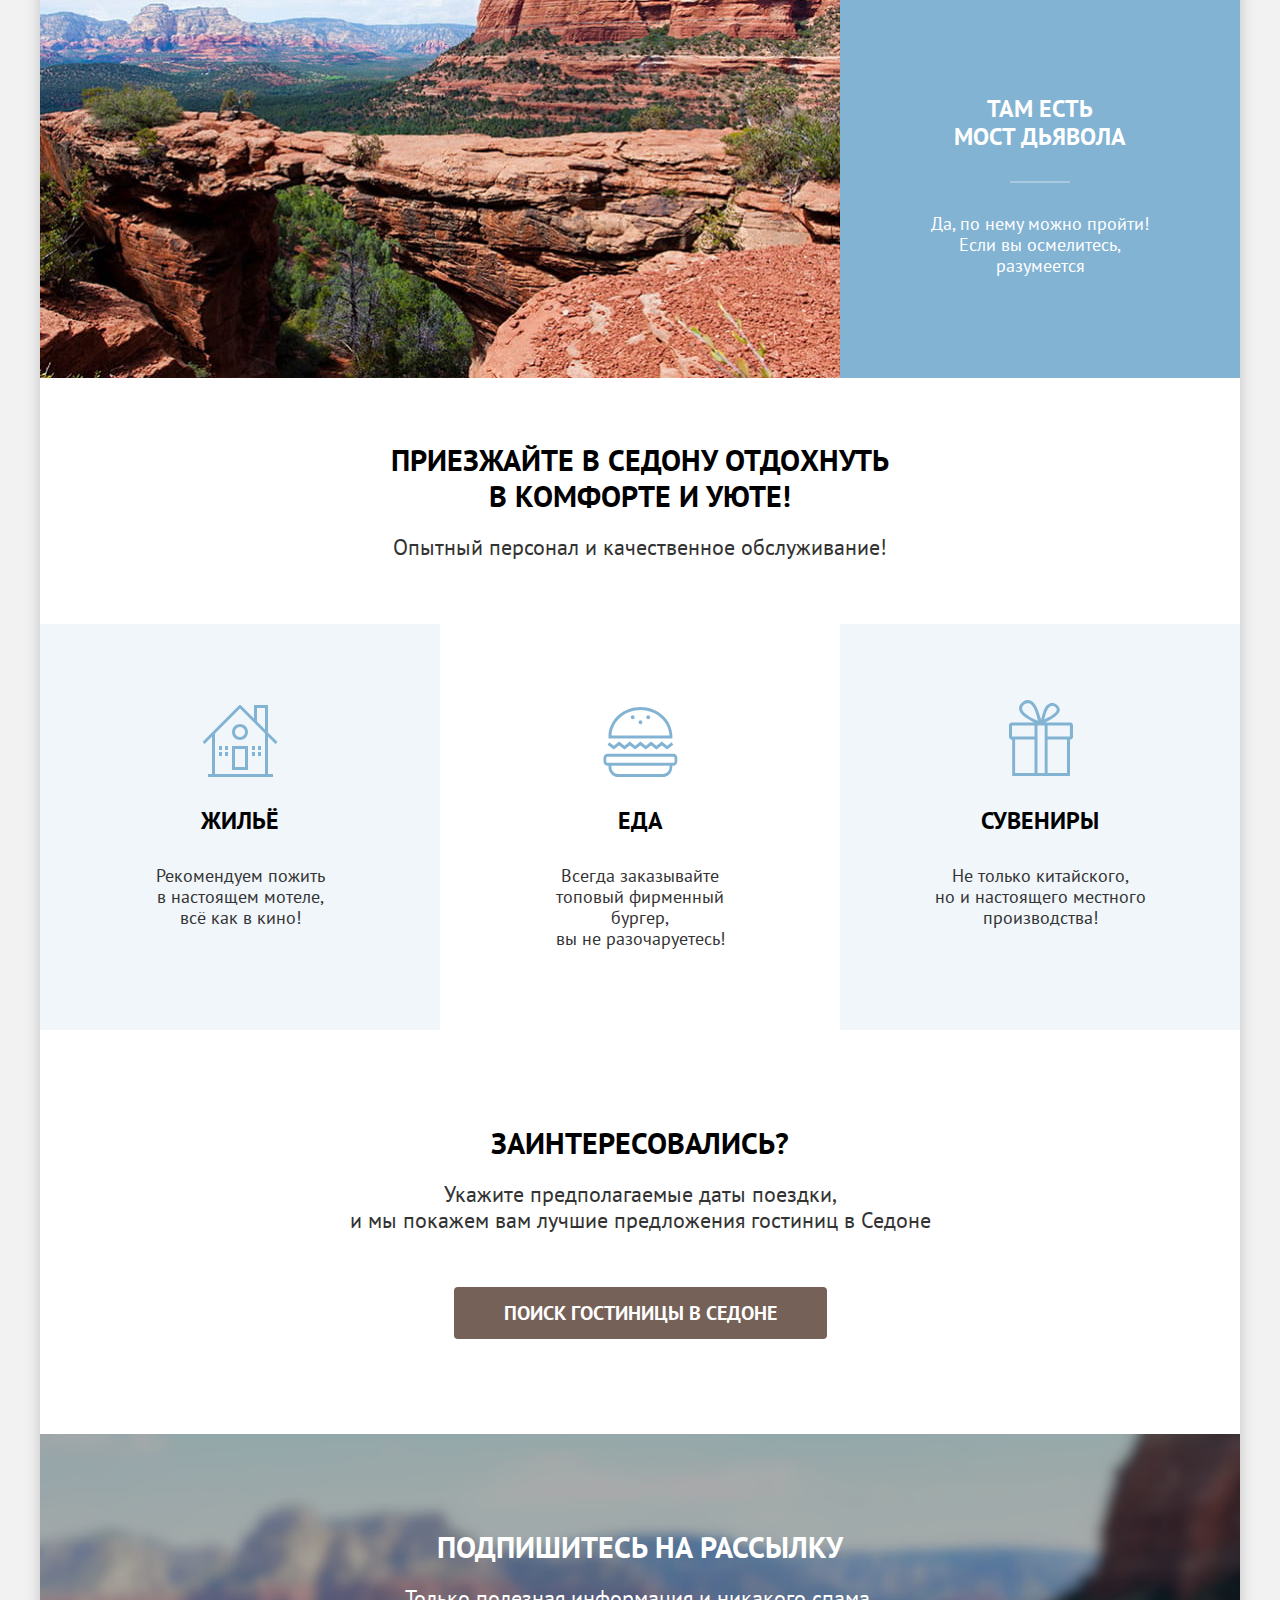
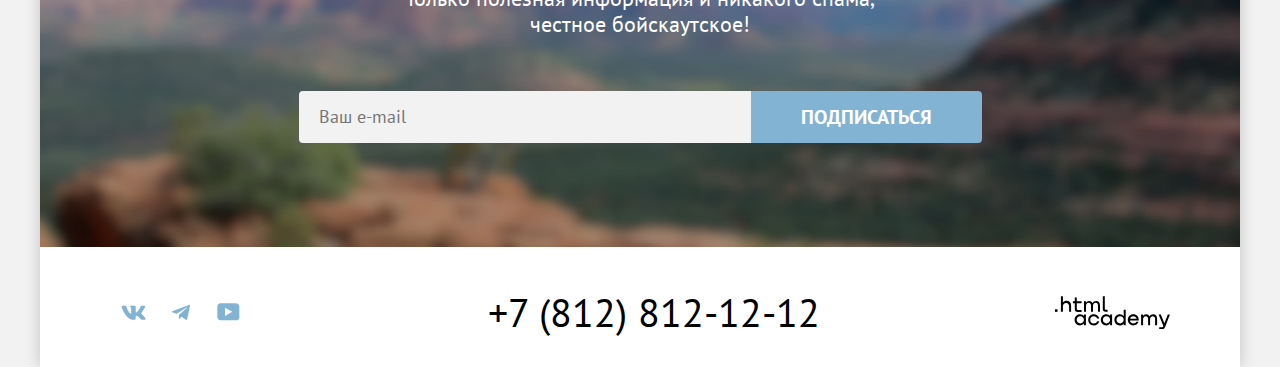
==== commit aec4c948: "Отладка переполнения, PixelPerfect" ====
--- a/index.html
+++ b/index.html
@@ -33,9 +33,11 @@
                 <span class="visually-hidden">Поиск</span>
               </a>
             </li>
-            <li><a class="header-favorites-link" href="#">
+            <li>
+              <a class="header-favorites-link" href="#">
                 <output id="favoritesValue" aria-label="Гостиниц в избранном">12</output>
-              </a></li>
+              </a>
+            </li>
           </ul>
           <a href="#" class="btn header-btn">Хочу сюда!</a>
         </nav>
@@ -107,8 +109,10 @@
         <section class="search-section" data-test="search">
           <h2 class="visually-hidden">Поиск гостиниицы по датам</h2>
           <p class="lead">Заинтересовались?</p>
-          <p class="section-text">Укажите предполагаемые даты поездки,<br>и мы покажем вам лучшие предложения гостиниц в Седоне</p>
-          <button type="button" class="btn search-section-btn" id="searchBtn" onclick="modalSearch.classList.remove('modal-container-close')">Поиск гостиницы в седоне</button>
+          <p class="section-text">Укажите предполагаемые даты поездки,<br>и мы покажем вам лучшие предложения гостиниц в
+            Седоне</p>
+          <button type="button" class="btn search-section-btn" id="searchBtn"
+            onclick="modalSearch.classList.remove('modal-container-close')">Поиск гостиницы в седоне</button>
         </section>
         <section class="subscribe" data-test="subscribe">
           <h2 class="subscribe-title">Подпишитесь на рассылку</h2>
@@ -146,7 +150,7 @@
     </div>
     <div class="modal-container modal-container-close" id="modalSearch">
       <div class="modal modal-hotel-search">
-        <button class="modal-close-button" onclick="modalSearch.classList.add('modal-container-close')"">
+        <button class="modal-close-button" onclick="modalSearch.classList.add('modal-container-close')">
           <span class="visually-hidden">Закрыть</span>
         </button>
         <section class="modal-content">
@@ -155,26 +159,37 @@
             <label for="date-arrive">Дата Заезда:
               <strong class="modal-form-msg error-msg">Мы не можем отправить вас в прошлое.</strong>
             </label>
-            <input type="text" id="date-arrive" name="date-arrive" value="27 апреля 2020" placeholder="Укажите дату" required>
+            <input type="text" id="date-arrive" name="date-arrive" value="27 апреля 2020" placeholder="Укажите дату"
+              required>
             <label for="date-depart">Дата Выезда:
               <strong class="modal-form-msg available-msg">На эти даты есть свободные номера. Пока есть.</strong>
             </label>
-            <input type="text" id="date-depart" name="date-depart" value="1 сентября 2024" placeholder="Укажите дату" required>
+            <input type="text" id="date-depart" name="date-depart" value="1 сентября 2024" placeholder="Укажите дату"
+              required>
             <label for="adultAmount">Взрослые:</label>
             <div class="adult-amount-box">
-              <button type="button" class="amount-btn btn-down" onclick="adultAmount.stepDown()"></button>
+              <button type="button" class="amount-btn btn-down" onclick="adultAmount.stepDown()">
+                <span class="visually-hidden">Уменьшить количество взрослых</span>
+              </button>
               <input type="number" id="adultAmount" name="adult-amount" value="2" min="0" max="50" required>
-              <button type="button" class="amount-btn btn-up" onclick="adultAmount.stepUp()"></button>
+              <button type="button" class="amount-btn btn-up" onclick="adultAmount.stepUp()">
+                <span class="visually-hidden">Добавить количество взрослых</span>
+              </button>
             </div>
-            <div class="children-label">
+            <div class="children-label-box">
               <label for="childrenAmount">Дети:</label>
-              <button type="button" class="tooltip-btn"></button>
-              <span class="tooltip-text">Укажите количество детей, которые будут с вами, возраст которых от 6 до 18 лет. Дети до 6 лет размещаются бесплатно.</span>
+              <button type="button" class="tooltip-btn" aria-labelledby="tooltip-children"></button>
+              <span class="tooltip-text" role="tooltip" id="tooltip-children">Укажите количество детей, которые будут с вами, возраст которых от 6 до 18 лет.
+                Дети до 6 лет размещаются бесплатно.</span>
             </div>
             <div class="children-amount-box">
-              <button type="button" class="amount-btn btn-down" onclick="childrenAmount.stepDown()"></button>
+              <button type="button" class="amount-btn btn-down" onclick="childrenAmount.stepDown()">
+                <span class="visually-hidden">Уменьшить количество детей</span>
+              </button>
               <input type="number" id="childrenAmount" name="children-amount" value="2" min="0" max="50" required>
-              <button type="button" class="amount-btn btn-up" onclick="childrenAmount.stepUp()"></button>
+              <button type="button" class="amount-btn btn-up" onclick="childrenAmount.stepUp()">
+                <span class="visually-hidden">Добавить количество детей</span>
+              </button>
             </div>
             <button class="modal-form-btn" type="submit">Найти</button>
           </form>
--- a/styles/style.css
+++ b/styles/style.css
@@ -18,6 +18,7 @@
   line-height: 26px;
   background-color: #f2f2f2;
   margin:0;
+  padding-inline: 40px;
   color: #333333;
 }
 html, body {
@@ -57,6 +58,7 @@
   color: #fff;
   padding: 8px 50px;
   border-radius: 4px;
+  text-align: center;
 }
 :is(.header-btn, .search-section-btn, a.catalog-card-btn):hover,
 :is(.header-btn, .search-section-btn, a.catalog-card-btn):focus {
@@ -67,9 +69,10 @@
   color: rgba(255, 255, 255, 0.3);
   background-color: #756157;
 }
-.page-wrapper, .header-nav, .header-nav ul, .main-footer, .advantages-item-wide,
-.service-list, .subscribe-form, .socials, .filter-form, .filter-form fieldset, .price-inputs,
-.filter-buttons, .catalog-header, .toggle-view-list, .catalog-cards, .pagination {
+.page-wrapper, .header-nav, .header-nav ul, .header-icons li, .main-footer,
+.advantages-item-wide, .service-list, .subscribe-form, .socials, .filter-form,
+.filter-form fieldset, .price-inputs, .filter-buttons, .catalog-header,
+.toggle-view-list, .catalog-cards, .pagination {
   display: flex;
 }
 .header-nav {
@@ -81,8 +84,12 @@
   margin-right: 30px;
   margin-bottom: -6px;
 }
-.logo > img, .catalog-card img {
+.logo > img, .hero img, .catalog-card img {
   display: block;
+  transition: filter 0.3s ease;
+}
+.logo[href] img:hover, .logo[href] img:focus {
+  filter: drop-shadow(0 0 15px #83B3D3);
 }
 .header-links {
   flex-wrap: wrap;
@@ -96,10 +103,17 @@
   padding: 20px 16px;
 }
 .header-links-item a.active {
-  text-decoration: underline;
-  text-decoration-color: #756257;
-  text-decoration-thickness: 2px;
-  text-underline-offset: 25px;
+  position: relative;
+  pointer-events: none;
+}
+.header-links-item a.active::before {
+  content: "";
+  position: absolute;
+  height: 2px;
+  left: 16px;
+  right: 16px;
+  bottom: -1px;
+  background-color: #756257;
 }
 .header-nav .header-icons {
   margin-left: auto;
@@ -107,7 +121,8 @@
 .header-icons a {
   display: block;
   width: 44px;
-  height: 100%;
+  height: 64px;
+  align-self: center;
 }
 .header-search-link {
   background: url(../images/icons/search.svg) no-repeat center;
@@ -146,7 +161,7 @@
 .header-btn {
   margin-left: 20px;
   align-self: center;
-  white-space: nowrap;
+  padding-inline: 34px;
 }
 .header-btn, .filter-form button,
 .catalog-card-btn, .card-rating-value {
@@ -166,7 +181,10 @@
   background-position: center bottom -0.5px, center center;
   background-repeat: no-repeat;
   background-size: 100% auto, cover;
-  padding: 51px 70px 82px;
+  padding: 51px 70px 80px;
+}
+.hero img {
+  margin-inline: auto;
 }
 .lead, .subscribe-title, .catalog-result-title, .modal-title {
   font-size: 30px;
@@ -176,7 +194,7 @@
   color: #000;
 }
 .advantages-top {
-  padding: 70px;
+  padding: 69px;
 }
 .advantages-top > .section-text {
   margin-top: 25px;
@@ -206,8 +224,9 @@
   background-color: rgba(130, 179, 211, 1);
   color:#fff;
 }
-.advantages-item-wide > img, .catalog-card img {
+.advantages-item-wide > img {
   object-fit: cover;
+  height: 100%;
 }
 .advantages-item h3 {
   width: 175px;
@@ -215,7 +234,7 @@
 }
 .advantages-item-info {
   display: grid;
-  padding: 113px 85px;
+  padding: 110px 85px;
   justify-items: center;
   align-content: space-between;
 }
@@ -235,6 +254,7 @@
 }
 .advantages-item-wide {
   grid-column: 1/-1;
+  justify-content: space-between;
 }
 .advantages-item-wide:last-child img {
   order: -1;
@@ -244,6 +264,10 @@
 }
 .service-top > .lead {
   margin-bottom: 20px;
+}
+.service-list {
+  flex-wrap: wrap;
+  justify-content: center;
 }
 .service-item {
   width: 400px;
@@ -276,7 +300,7 @@
   background-color: #fff;
 }
 .search-section, .subscribe {
-  padding: 96px 70px;
+  padding: 95px 70px;
 }
 .search-section > .lead, h2.subscribe-title {
   margin-bottom: 20px;
@@ -308,7 +332,7 @@
   line-height: 24px;
 }
 .subscribe-input {
-  width: 452px;
+  min-width: 452px;
   padding: 14px 20px;
   border: none;
   border-radius: 4px 0 0 4px;
@@ -319,7 +343,7 @@
 .main-footer {
   justify-content: space-between;
   align-items: center;
-  padding: 40px 70px 30px;
+  padding: 45px 70px 35px;
 }
 .socials {
   min-width: 142px;
@@ -356,6 +380,7 @@
   font-size: 40px;
   line-height: 40px;
   color: #000;
+  max-width: 450px;
 }
 .logo-htmlacademy {
   width: 115px;
@@ -397,6 +422,7 @@
   display: flex;
   margin-bottom: 40px;
   gap: 10px;
+  flex-wrap: wrap;
 }
 .breadcrumbs-item {
   font-size: 16px;
@@ -424,6 +450,7 @@
 }
 .filter-form fieldset {
   padding: 0;
+  margin-left: 0;
 }
 .filter-form fieldset, .filter-form button, button.catalog-card-btn {
   border: none;
@@ -488,7 +515,8 @@
   font-weight: bold;
 }
 legend.filter-form-title {
-  margin-bottom: 32px;
+  margin-bottom: 30px;
+  padding: 0;
 }
 .filter-form label {
   font-size: 18px;
@@ -530,7 +558,7 @@
 .range-scale {
   position: relative;
   height: 4px;
-  margin-top: 48px;
+  margin-top: 43px;
   background-color: rgba(255, 255, 255, 0.3);
 }
 .range-bar {
@@ -589,7 +617,7 @@
   padding: 50px 70px 60px;
 }
 .catalog-header {
-  margin-bottom: 40px;
+  margin-bottom: 36px;
 }
 .catalog-header {
   align-items: center;
@@ -622,14 +650,13 @@
 }
 .toggle-view-list {
   min-width: 160px;
-  height:48px;
   gap: 8px;
-}
-.toggle-view-item {
-  flex-grow: 1;
+  flex-wrap: wrap;
 }
 .toggle-view-item a {
   padding: 15px 14px;
+  width: 48px;
+  height:48px;
   background: url(../images/icons/toggleview.svg) no-repeat center;
   background-clip: content-box;
   border: 2px solid #e5e5e5;
@@ -670,6 +697,9 @@
 .card-top-link, .card-price-row {
   grid-column: 1/-1;
 }
+.catalog-card img {
+  object-fit: cover;
+}
 .catalog-card h3 {
   margin-top: 16px;
   text-transform: none;
@@ -677,13 +707,13 @@
 }
 .card-price-row {
   display:flex;
+  gap: 20px;
   justify-content: space-between;
   grid-row: 2;
 }
 .catalog-card-btn {
   padding: 8px;
   display: grid;
-  place-items: center;
 }
 .away-favorite-btn:hover, .away-favorite-btn:focus {
   background-color: #6C9E42;
@@ -701,6 +731,9 @@
   background-repeat: repeat-x;
   font-size: 24px;
 }
+.card-rating-stars.stars1 {
+  width: 1em;
+}
 .card-rating-stars.stars2 {
   width: 2em;
 }
@@ -709,6 +742,9 @@
 }
 .card-rating-stars.stars4 {
   width: 4em;
+}
+.card-rating-stars.stars5 {
+  width: 5em;
 }
 .card-rating-value {
   display: block;
@@ -726,8 +762,9 @@
 }
 .pagination-item a, .pagination-skip {
   display: grid;
-  width: 60px;
+  min-width: 60px;
   height: 60px;
+  padding-inline: 15px;
   place-items: center;
 }
 .pagination-item a {
@@ -796,7 +833,7 @@
 .hotel-search-form {
   display: grid;
   grid-template-columns: 1fr repeat(4, 110px);
-  grid-template-rows: repeat(3, 48px) 60px;
+  grid-template-rows: repeat(3, 48px) auto;
   row-gap: 48px;
   margin-top: 64px;
 }
@@ -808,13 +845,15 @@
   color: #000;
   cursor: pointer;
 }
-.children-label {
+.children-label-box {
+  position: relative;
   display: flex;
   gap: 10px;
   align-items: center;
   justify-self: end;
   grid-column: 3/span 2;
   margin-right: 46px;
+  padding-left: 15px;
 }
 .hotel-search-form input {
   font-family: inherit;
@@ -876,6 +915,7 @@
   top: 14px;
   cursor: pointer;
   border: none;
+  border-radius: 3px;
   background-color: transparent;
 }
 .amount-btn::before {
@@ -912,25 +952,41 @@
   opacity: 0.2;
 }
 .tooltip-btn  {
+  flex-shrink: 0;
   width: 26px;
   height: 26px;
   border-radius: 50%;
   border: none;
   background: url(../images/icons/tooltip.svg) no-repeat center;
   background-color: #83B3D3;
+  cursor: pointer;
+}
+.tooltip-btn:hover {
+  background-color: #68A2CA;
 }
 .tooltip-text {
+  position: absolute;
   display: none;
   color: #fff;
   font-size: 16px;
   line-height: 20px;
   width: 256px;
-  min-height: 140px;
+  min-height: 143px;
+  top: 53px;
+  left: -41px;
   background-color: #333333;
-  padding: 15px 22px;
+  padding: 22px;
   border-radius: 10px;
   box-shadow: 0 15px 30px rgba(0, 0, 0, 0.3);
   z-index: 1;
+}
+.tooltip-text::before {
+  content: "";
+  position: absolute;
+  top: -17px;
+  left: 118px;
+  border: 9px solid transparent;
+  border-bottom-color: #333333;
 }
 .tooltip-btn:hover + .tooltip-text, .tooltip-btn:focus + .tooltip-text {
   display: block;
@@ -946,12 +1002,18 @@
   text-transform: uppercase;
   background-color: #83B3D3;
   border-radius: 10px;
+  padding: 18px 40px;
 }
 .modal-form-btn:hover, .modal-form-btn:focus {
   background-color: #68A2CA;
+  outline: none;
 }
 .modal-form-btn:active {
   color: rgba(255, 255, 255, 0.3);
+}
+.modal-form-btn:disabled {
+  background-color: #E5E5E5;
+  cursor: not-allowed;
 }
 .visually-hidden {
   position: absolute;
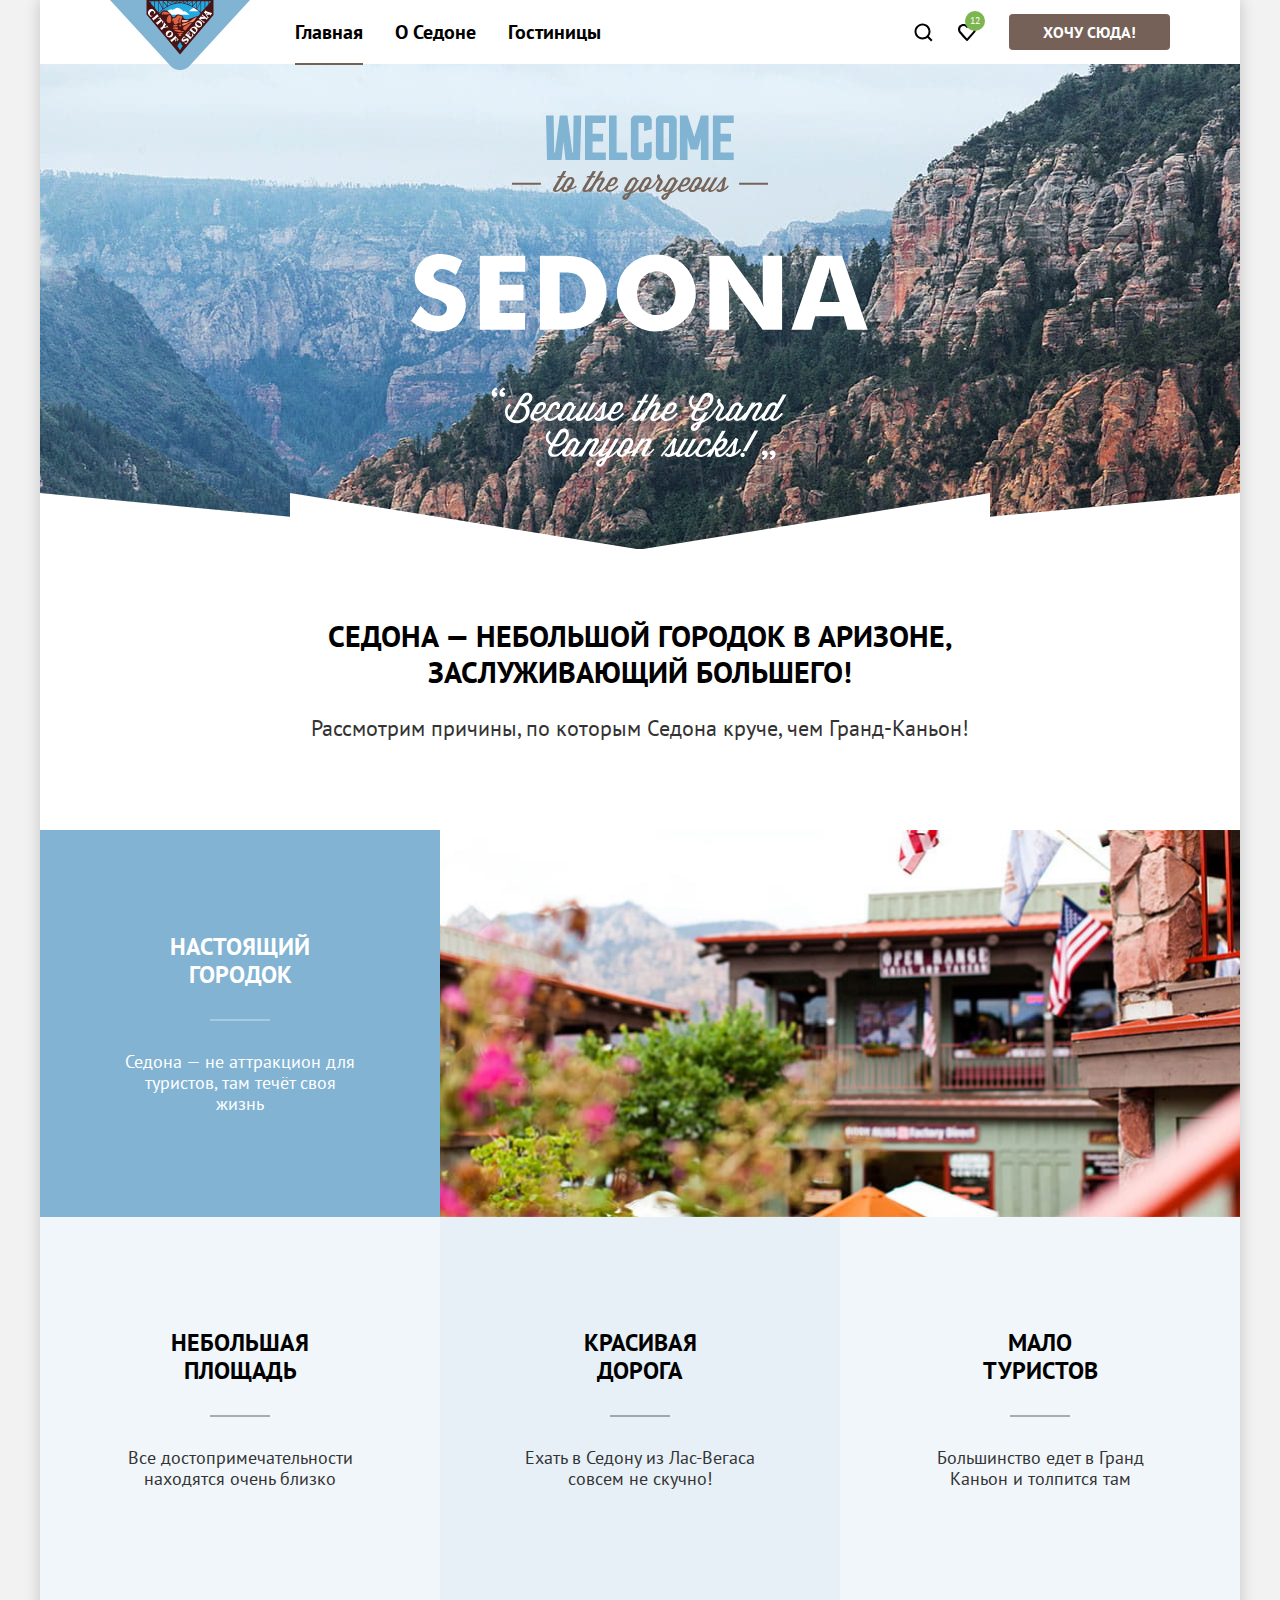
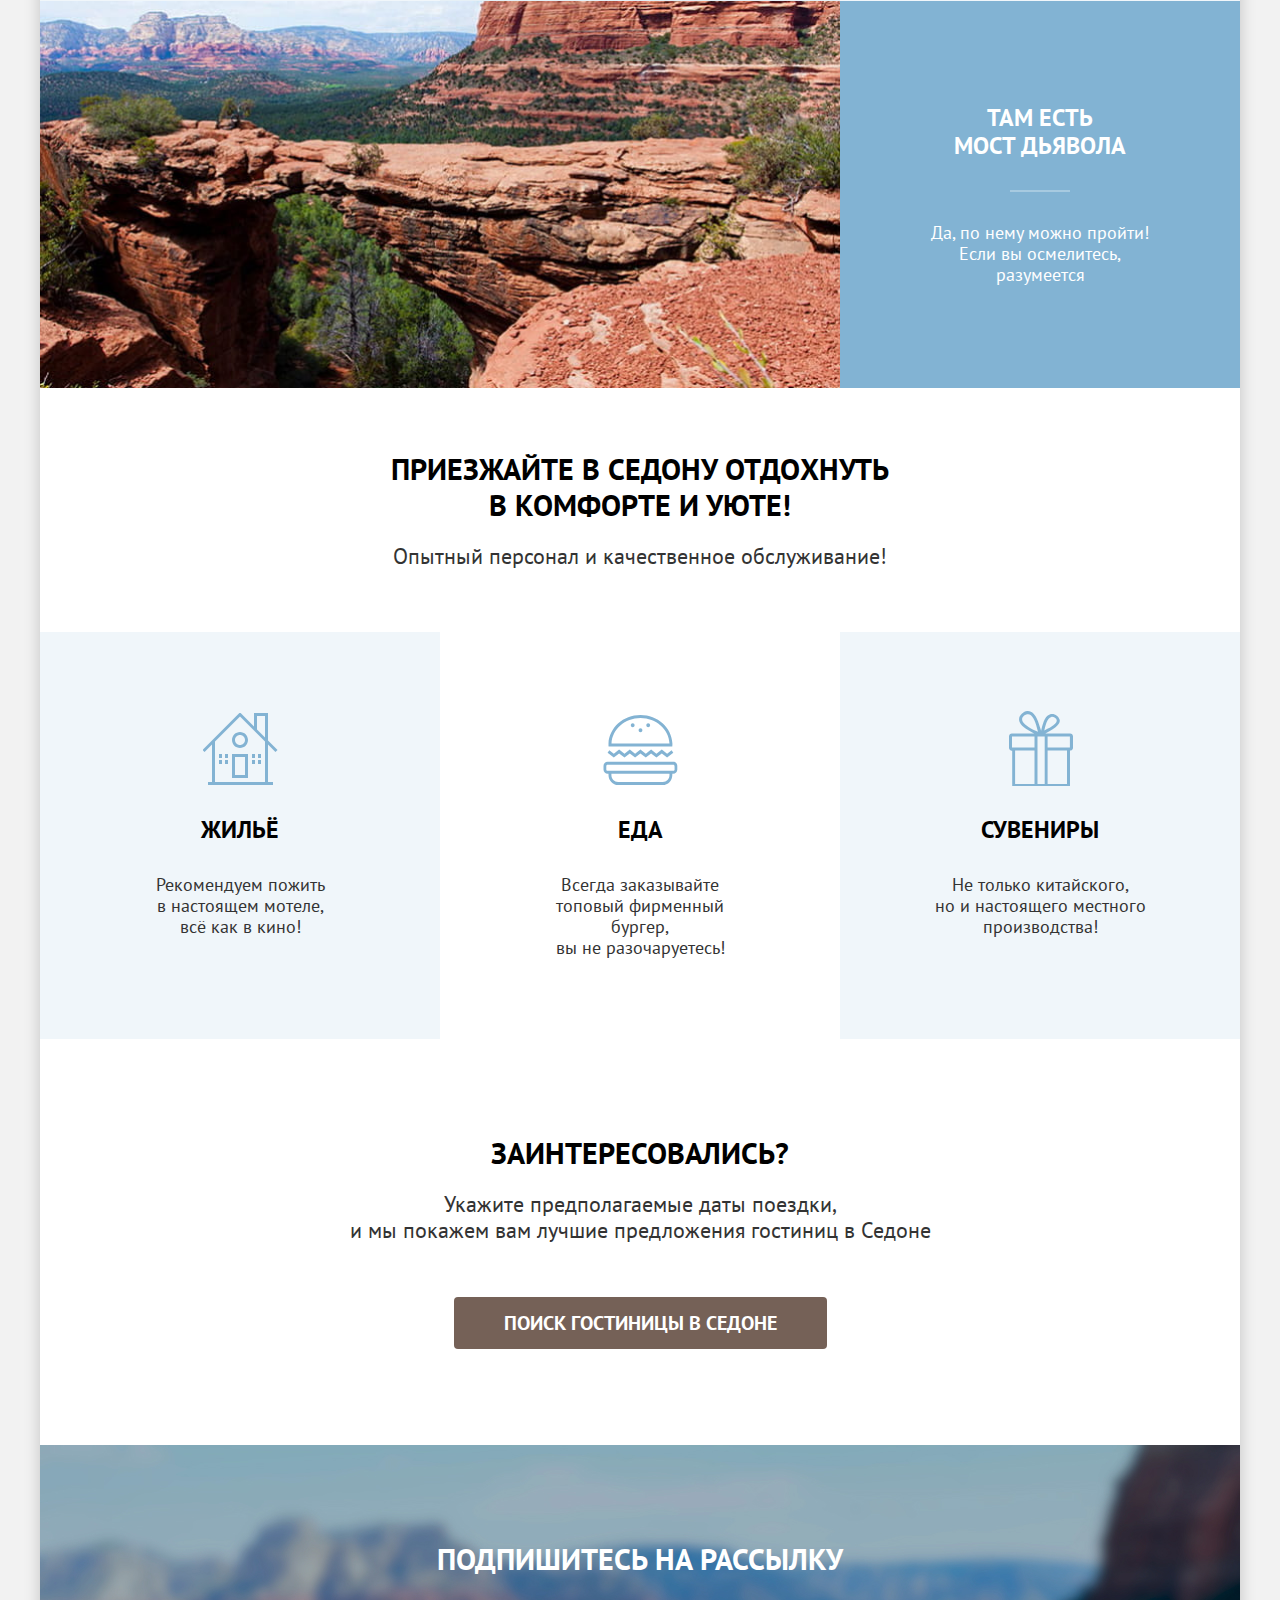
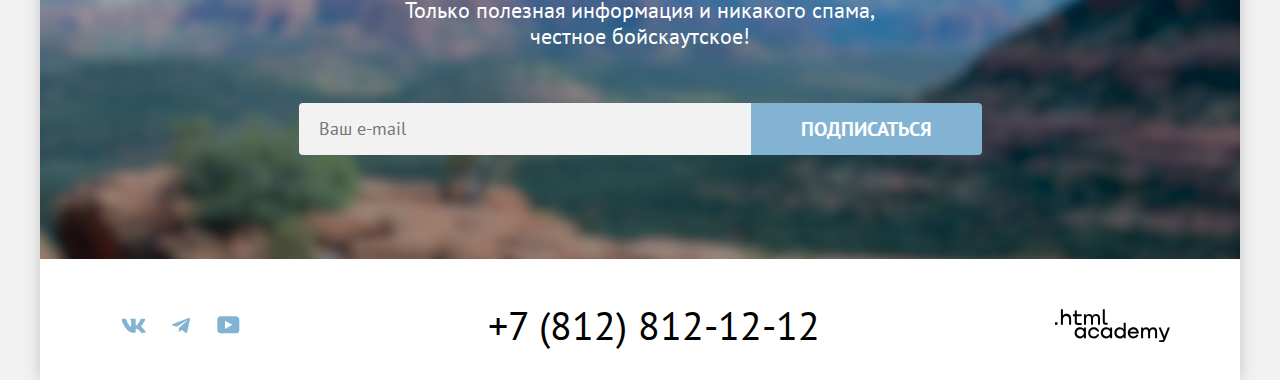
==== commit f00a5686: "Замена favicon" ====
--- a/index.html
+++ b/index.html
@@ -4,7 +4,7 @@
   <head>
     <meta charset="UTF-8">
     <meta name="viewport" content="width=device-width, initial-scale=1.0">
-    <link rel="icon" href="favicon.svg" sizes="any" type="image/svg+xml">
+    <link rel="icon" href="favicon.ico" sizes="32x32">
     <link rel="stylesheet" href="styles/style.css">
     <title>Седона - Главная</title>
   </head>
@@ -39,7 +39,7 @@
               </a>
             </li>
           </ul>
-          <a href="#" class="btn header-btn">Хочу сюда!</a>
+          <a href="#" class="btn header-btn">Хочу&nbsp;сюда!</a>
         </nav>
       </header>
       <!-- MAIN -->
@@ -85,7 +85,7 @@
             </li>
           </ul>
         </section>
-        <section class="service">
+        <section class="service" data-test="service">
           <div class="service-top">
             <h2 class="visually-hidden">Сервис</h2>
             <p class="lead">Приезжайте в Седону отдохнуть<br>в комфорте и уюте!</p>
@@ -142,7 +142,9 @@
             </a>
           </li>
         </ul>
-        <a href="tel:+78128121212" class="footer-phone" aria-label="Наш телефон">+7 (812) 812-12-12</a>
+        <div class="footer-phones">
+          <a href="tel:+78128121212" class="footer-phone"><span class="visually-hidden">Наш телефон</span>+7 (812) 812-12-12</a>
+        </div>
         <a href="https://htmlacademy.ru/intensive/htmlcss" class="logo-htmlacademy">
           <span class="visually-hidden">Перейти в HTML-Academy</span>
         </a>
@@ -156,40 +158,51 @@
         <section class="modal-content">
           <h2 class="modal-title">Поиск гостиницы в Седоне</h2>
           <form class="hotel-search-form" action="https://echo.htmlacademy.ru/" method="post">
-            <label for="date-arrive">Дата Заезда:
-              <strong class="modal-form-msg error-msg">Мы не можем отправить вас в прошлое.</strong>
-            </label>
-            <input type="text" id="date-arrive" name="date-arrive" value="27 апреля 2020" placeholder="Укажите дату"
-              required>
-            <label for="date-depart">Дата Выезда:
-              <strong class="modal-form-msg available-msg">На эти даты есть свободные номера. Пока есть.</strong>
-            </label>
-            <input type="text" id="date-depart" name="date-depart" value="1 сентября 2024" placeholder="Укажите дату"
-              required>
-            <label for="adultAmount">Взрослые:</label>
-            <div class="adult-amount-box">
-              <button type="button" class="amount-btn btn-down" onclick="adultAmount.stepDown()">
-                <span class="visually-hidden">Уменьшить количество взрослых</span>
-              </button>
-              <input type="number" id="adultAmount" name="adult-amount" value="2" min="0" max="50" required>
-              <button type="button" class="amount-btn btn-up" onclick="adultAmount.stepUp()">
-                <span class="visually-hidden">Добавить количество взрослых</span>
-              </button>
+            <div class="modal-form-field">
+              <label for="date-arrive">Дата Заезда:</label>
+              <div class="date-input-box">
+                <input type="text" id="date-arrive" name="date-arrive" value="27 апреля 2020" placeholder="Укажите дату"
+                  required>
+                <strong class="date-input-msg error-msg">Мы не можем отправить вас в прошлое.</strong>
+              </div>
             </div>
-            <div class="children-label-box">
-              <label for="childrenAmount">Дети:</label>
-              <button type="button" class="tooltip-btn" aria-labelledby="tooltip-children"></button>
-              <span class="tooltip-text" role="tooltip" id="tooltip-children">Укажите количество детей, которые будут с вами, возраст которых от 6 до 18 лет.
-                Дети до 6 лет размещаются бесплатно.</span>
+            <div class="modal-form-field">
+              <label for="date-depart">Дата Выезда:</label>
+              <div class="date-input-box">
+                <input type="text" id="date-depart" name="date-depart" value="1 сентября 2023"
+                  placeholder="Укажите дату" required>
+                <strong class="date-input-msg available-msg">На эти даты есть свободные номера. Пока есть.</strong>
+              </div>
             </div>
-            <div class="children-amount-box">
-              <button type="button" class="amount-btn btn-down" onclick="childrenAmount.stepDown()">
-                <span class="visually-hidden">Уменьшить количество детей</span>
-              </button>
-              <input type="number" id="childrenAmount" name="children-amount" value="2" min="0" max="50" required>
-              <button type="button" class="amount-btn btn-up" onclick="childrenAmount.stepUp()">
-                <span class="visually-hidden">Добавить количество детей</span>
-              </button>
+            <div class="modal-form-field">
+              <div class="number-input-box">
+                <label for="adultAmount">Взрослые:</label>
+                <div class="adult-amount-box">
+                  <button type="button" class="amount-btn btn-down" onclick="adultAmount.stepDown()">
+                    <span class="visually-hidden">Уменьшить количество взрослых</span>
+                  </button>
+                  <input type="number" id="adultAmount" name="adult-amount" value="2" min="0" max="50" required>
+                  <button type="button" class="amount-btn btn-up" onclick="adultAmount.stepUp()">
+                    <span class="visually-hidden">Добавить количество взрослых</span>
+                  </button>
+                </div>
+              </div>
+              <div class="number-input-box">
+                <label for="childrenAmount">Дети:</label>
+                <button type="button" class="tooltip-btn" aria-labelledby="tooltip-children">
+                  <span class="tooltip-text" role="tooltip" id="tooltip-children">Укажите количество детей, которые будут
+                    с вами, возраст которых от 6 до 18 лет. Дети до 6 лет размещаются бесплатно.</span>
+                </button>
+                <div class="children-amount-box">
+                  <button type="button" class="amount-btn btn-down" onclick="childrenAmount.stepDown()">
+                    <span class="visually-hidden">Уменьшить количество детей</span>
+                  </button>
+                  <input type="number" id="childrenAmount" name="children-amount" value="2" min="0" max="50" required>
+                  <button type="button" class="amount-btn btn-up" onclick="childrenAmount.stepUp()">
+                    <span class="visually-hidden">Добавить количество детей</span>
+                  </button>
+                </div>
+              </div>
             </div>
             <button class="modal-form-btn" type="submit">Найти</button>
           </form>
--- a/styles/style.css
+++ b/styles/style.css
@@ -44,7 +44,7 @@
   min-height: 100%;
   box-shadow: 0 0 15px rgba(0, 0, 0, 0.2);
 }
-main {
+.main-index, .catalog {
   flex-grow: 1;
 }
 button.btn, .catalog-card-btn, .modal-form-btn {
@@ -80,13 +80,12 @@
   padding: 0 70px;
 }
 .logo {
-  align-self: start;
-  margin-right: 30px;
+  margin-right: 29px;
   margin-bottom: -6px;
 }
 .logo > img, .hero img, .catalog-card img {
   display: block;
-  transition: filter 0.3s ease;
+  transition: filter 0.2s ease;
 }
 .logo[href] img:hover, .logo[href] img:focus {
   filter: drop-shadow(0 0 15px #83B3D3);
@@ -181,7 +180,7 @@
   background-position: center bottom -0.5px, center center;
   background-repeat: no-repeat;
   background-size: 100% auto, cover;
-  padding: 51px 70px 80px;
+  padding: 51px 70px 82px;
 }
 .hero img {
   margin-inline: auto;
@@ -234,7 +233,7 @@
 }
 .advantages-item-info {
   display: grid;
-  padding: 110px 85px;
+  padding: 112px 84px;
   justify-items: center;
   align-content: space-between;
 }
@@ -247,7 +246,7 @@
   background-color: rgba(0, 0, 0, 0.3);
 }
 .advantages-item-wide > .advantages-item-info {
-  padding-block: 102px;
+  padding-block: 103px;
 }
 .advantages-item-wide > .advantages-item-info::before {
   background-color: rgba(255, 255, 255, 0.3);
@@ -260,14 +259,13 @@
   order: -1;
 }
 .service-top {
-  padding: 64px 70px;
+  padding: 63px 70px;
 }
 .service-top > .lead {
   margin-bottom: 20px;
 }
 .service-list {
   flex-wrap: wrap;
-  justify-content: center;
 }
 .service-item {
   width: 400px;
@@ -282,7 +280,7 @@
   mask-position: center -29px;
   background-color: #83B3D3;
   width: 75px;
-  height: 72px;
+  height: 73px;
 }
 .service-item:first-child::before {
   -webkit-mask-position-x: -25px;
@@ -290,8 +288,8 @@
 .service-item:last-child::before {
   -webkit-mask-position-x: 100px;
   -webkit-mask-position-y: -25px;
-  margin-top: -5px;
-  height: 77px;
+  margin-top: -2px;
+  height: 75px;
 }
 .service-item h3 {
   margin-block: 30px;
@@ -300,7 +298,7 @@
   background-color: #fff;
 }
 .search-section, .subscribe {
-  padding: 95px 70px;
+  padding: 96px 70px;
 }
 .search-section > .lead, h2.subscribe-title {
   margin-bottom: 20px;
@@ -343,14 +341,13 @@
 .main-footer {
   justify-content: space-between;
   align-items: center;
-  padding: 45px 70px 35px;
+  padding: 46px 70px 35px;
 }
 .socials {
-  min-width: 142px;
+  width: 142px;
   flex-wrap: wrap;
 }
 .socials-item {
-  width:33.3%;
   flex-grow: 1;
   min-height: 40px;
 }
@@ -375,6 +372,10 @@
 }
 .socials-item:active a {
   background-color: rgba(104, 162, 202, 0.3);
+}
+.footer-phones {
+  display: grid;
+  gap: 20px;
 }
 .footer-phone {
   font-size: 40px;
@@ -450,15 +451,15 @@
 }
 .filter-form fieldset {
   padding: 0;
-  margin-left: 0;
+  margin: 0;
 }
 .filter-form fieldset, .filter-form button, button.catalog-card-btn {
   border: none;
 }
-.infrastructure-filter {
+.filter-form .infrastructure-filter {
   margin-right: 70px;
 }
-.housing-filter {
+.filter-form .housing-filter {
   margin-right: auto;
 }
 .infrastructure-filter, .housing-filter, .price-filter, .filter-buttons {
@@ -471,7 +472,7 @@
   position: relative;
   padding-left: 36px;
 }
-:is(.infrastructure-filter, .housing-filter) label:hover {
+:is(.infrastructure-filter, .housing-filter) label:has(input:not(:disabled)):hover {
   opacity: 0.6;
 }
 :is(.infrastructure-filter, .housing-filter) label:focus {
@@ -483,7 +484,7 @@
 .infrastructure-filter label::before {
   content: "";
   border-radius: 4px;
-  left: 2px;
+  left: 0;
 }
 .infrastructure-filter label:has(input:checked)::before {
   background: url(../images/icons/tick.svg) no-repeat center;
@@ -497,7 +498,7 @@
 .housing-filter label::before {
   content: "";
   border-radius: 50%;
-  left: 2px;
+  left: 1px;
 }
 .housing-filter label:has(input:checked)::after {
   content: "";
@@ -505,9 +506,14 @@
   border-radius: 50%;
   width: 10px;
   height: 10px;
-  left: 7px;
+  left: 6px;
   top: 5px;
   background-color: #3F5E72;
+}
+.infrastructure-filter label:has(input:disabled),
+.housing-filter label:has(input:disabled) {
+  opacity: 0.2;
+  pointer-events: none;
 }
 .filter-form-title, .hotel-search-form label, .modal-form-btn {
   font-size: 20px;
@@ -515,7 +521,7 @@
   font-weight: bold;
 }
 legend.filter-form-title {
-  margin-bottom: 30px;
+  margin-bottom: 32px;
   padding: 0;
 }
 .filter-form label {
@@ -532,7 +538,11 @@
 .price-filter input[type=number]::-webkit-inner-spin-button {
   appearance: none;
 }
-:is(.price-filter input[type=number], .subscribe-input):hover, :is(.price-filter input[type=number], .subscribe-input):focus {
+.price-filter input[type=number] {
+  -moz-appearance: textfield;
+}
+:is(.price-filter input[type=number], .subscribe-input):hover,
+:is(.price-filter input[type=number], .subscribe-input):focus {
   background-color: #E6E6E6;
 }
 :is(.price-filter input[type=number], .subscribe-input):focus {
@@ -617,9 +627,7 @@
   padding: 50px 70px 60px;
 }
 .catalog-header {
-  margin-bottom: 36px;
-}
-.catalog-header {
+  margin-bottom: 40px;
   align-items: center;
 }
 .catalog-select {
@@ -637,6 +645,7 @@
   background-image: url("../images/icons/selectarrow.svg");
   background-repeat: no-repeat;
   background-position: right 20px center;
+  background-color: #fff;
 }
 .catalog-select:hover, .catalog-select:focus {
   border-color: #68A2CA;
@@ -691,7 +700,7 @@
   gap: 16px 20px;
   width: 340px;
   padding: 20px;
-  border: 1px solid #E6E6E6;
+  outline: 1px solid #E6E6E6;
   border-radius: 4px;
 }
 .card-top-link, .card-price-row {
@@ -748,7 +757,7 @@
 }
 .card-rating-value {
   display: block;
-  padding: 8px;
+  padding:  10px 8px 6px;
   text-align: center;
   background: #F2F2F2;
   text-transform: uppercase;
@@ -773,12 +782,14 @@
   font-weight: bold;
   border-radius: 4px;
 }
-:is(.pagination-item a:not(.pagination-current-page), .subscribe-btn:not(:disabled), .apply-filter-btn:not(:disabled), .add-favorite-btn):hover,
+:is(.pagination-item a:not(.pagination-current-page), .subscribe-btn:not(:disabled),
+.apply-filter-btn:not(:disabled), .add-favorite-btn):hover,
 :is(.pagination-item a, .subscribe-btn, .apply-filter-btn, .add-favorite-btn):focus {
   background-color: #68A2CA;
   outline: none;
 }
-:is(.pagination-item a:not(.pagination-current-page), .subscribe-btn, .apply-filter-btn, .add-favorite-btn):active {
+:is(.pagination-item a:not(.pagination-current-page), .subscribe-btn,
+.apply-filter-btn, .add-favorite-btn):active {
   color: rgba(255, 255, 255, 0.3);
   background-color: #82B3D3;
 }
@@ -803,6 +814,7 @@
   width: 100%;
   height: 100%;
   background-color: rgba(242, 242, 242, 0.8);
+  overflow-y: scroll;
 }
 .modal-container-close {
   display: none;
@@ -832,8 +844,7 @@
 }
 .hotel-search-form {
   display: grid;
-  grid-template-columns: 1fr repeat(4, 110px);
-  grid-template-rows: repeat(3, 48px) auto;
+  grid-template-rows: repeat(auto-fit, minmax(48px, auto));
   row-gap: 48px;
   margin-top: 64px;
 }
@@ -841,62 +852,70 @@
   border: none;
 }
 .hotel-search-form label {
-  align-self: center;
   color: #000;
   cursor: pointer;
-}
-.children-label-box {
-  position: relative;
-  display: flex;
-  gap: 10px;
-  align-items: center;
-  justify-self: end;
-  grid-column: 3/span 2;
-  margin-right: 46px;
-  padding-left: 15px;
 }
 .hotel-search-form input {
   font-family: inherit;
   font-size: 18px;
   font-weight: bold;
   border-radius: 4px;
+  padding-block: 12px;
+}
+.modal-form-field {
+  display: flex;
+  justify-content: space-between;
+  align-items: center;
 }
 .hotel-search-form input[type=text] {
+  width: 440px;
+  height: 100%;
   line-height: 24px;
   padding-inline: 20px;
-  grid-column: 2/-1;
   background: url("../images/icons/calendar.svg") no-repeat right;
   background-color: #f2f2f2;
   background-position-x: 95%;
 }
-.adult-amount-box, .children-amount-box, .hotel-search-form label {
+.adult-amount-box, .children-amount-box, .date-input-box {
   position: relative;
 }
-.modal-form-msg {
-  position: absolute;
+.date-input-msg {
+  position: absolute;
+  display: block;
   font-size: 16px;
   line-height: 21px;
   font-weight: normal;
   width: 400px;
-  left: 115%;
-  top: 40px;
+  left: 20px;
+  bottom: -26px;
 }
 .error-msg {
   color: #FF5757;
 }
 .available-msg {
   color: #333333;
+}
+.number-input-box {
+  display: flex;
+  align-items: center;
+}
+.number-input-box:nth-child(2n) {
+  padding-left: 10px;
 }
 .hotel-search-form input[type=number] {
   line-height: 20px;
   text-align: center;
   width: 110px;
-  height: 48px;
+  height: 100%;
+  margin-left: 46px;
   background-color: #f2f2f2;
 }
 .hotel-search-form input[type=number]::-webkit-outer-spin-button,
 .hotel-search-form input[type=number]::-webkit-inner-spin-button {
   appearance: none;
+}
+.hotel-search-form input[type=number] {
+  -moz-appearance: textfield;
 }
 .modal-close-button:hover, .modal-close-button:focus,
 .hotel-search-form input:hover, .hotel-search-form input:focus {
@@ -926,10 +945,10 @@
   background-color: rgba(117, 97, 87, 0.3);
 }
 .btn-down {
-  left: 5px;
+  left: 56px;
 }
 .btn-up {
-  right: 5px;
+  right: 10px;
 }
 .btn-down::before, .btn-up::before {
   position: absolute;
@@ -952,9 +971,11 @@
   opacity: 0.2;
 }
 .tooltip-btn  {
+  position: relative;
   flex-shrink: 0;
   width: 26px;
   height: 26px;
+  margin-left: 10px;
   border-radius: 50%;
   border: none;
   background: url(../images/icons/tooltip.svg) no-repeat center;
@@ -970,12 +991,12 @@
   color: #fff;
   font-size: 16px;
   line-height: 20px;
+  text-align: left;
   width: 256px;
-  min-height: 143px;
-  top: 53px;
-  left: -41px;
+  top: 40px;
+  left: -116px;
   background-color: #333333;
-  padding: 22px;
+  padding: 22px 21px;
   border-radius: 10px;
   box-shadow: 0 15px 30px rgba(0, 0, 0, 0.3);
   z-index: 1;
@@ -988,14 +1009,11 @@
   border: 9px solid transparent;
   border-bottom-color: #333333;
 }
-.tooltip-btn:hover + .tooltip-text, .tooltip-btn:focus + .tooltip-text {
+.tooltip-btn:hover .tooltip-text, .tooltip-btn:focus .tooltip-text {
   display: block;
 }
-.children-amount-box {
-  grid-column: 5;
-}
-.modal-number-inputs, .modal-form-btn {
-  grid-column: 1/-1;
+.modal-form-btn, .tooltip-btn {
+  font-family: inherit;
 }
 .modal-form-btn {
   color: #fff;
